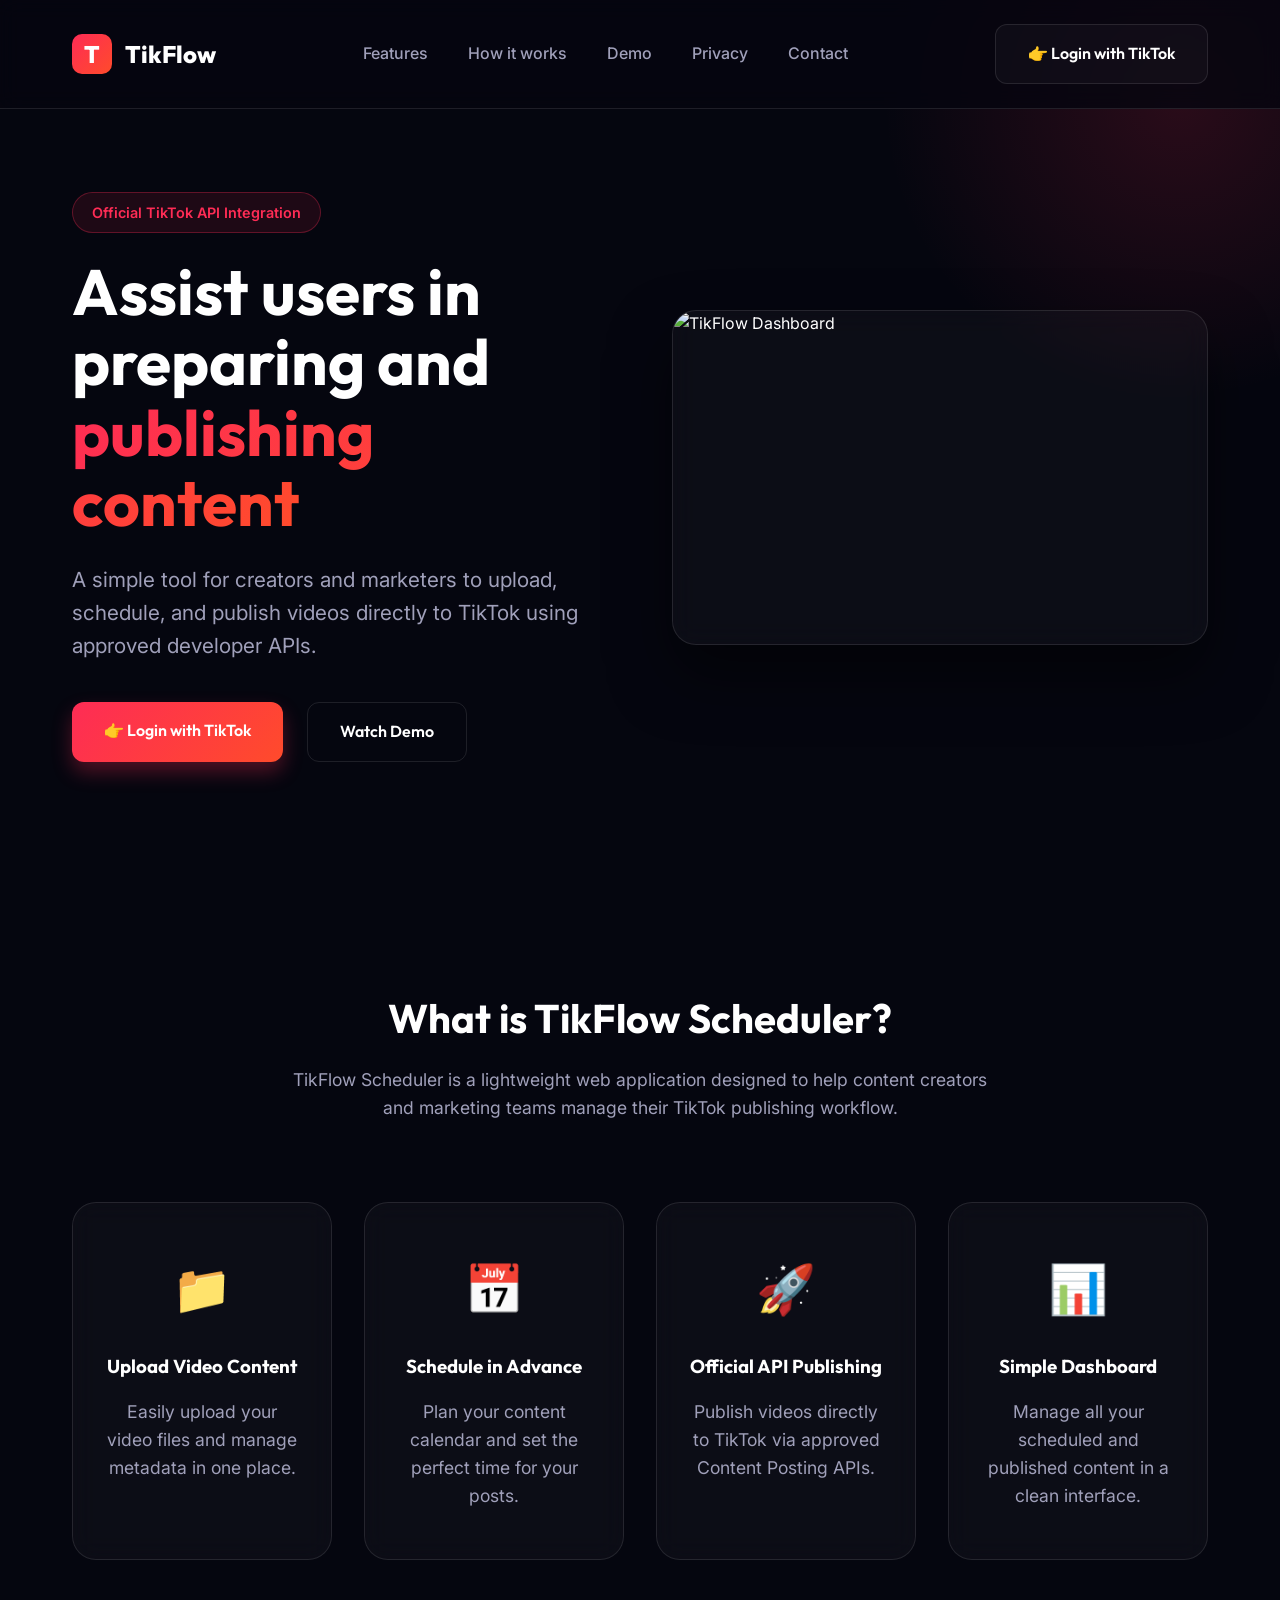
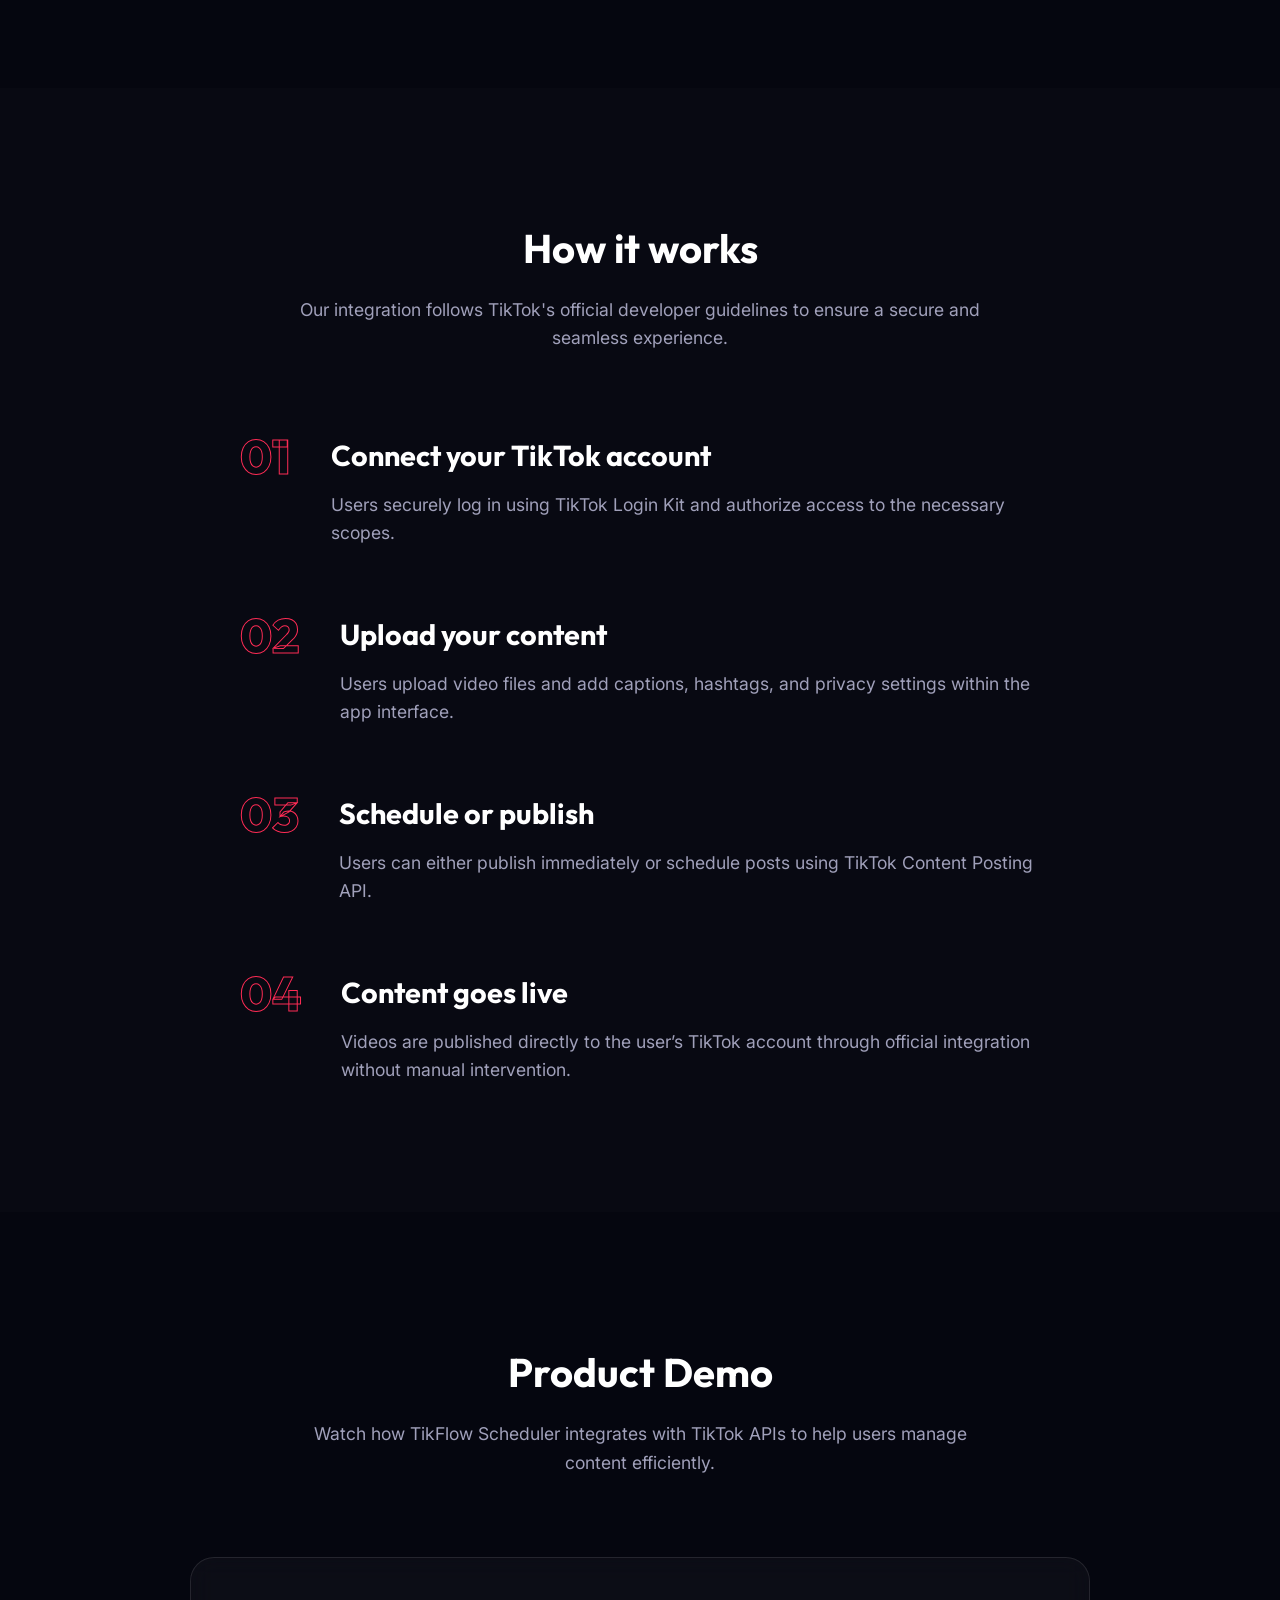
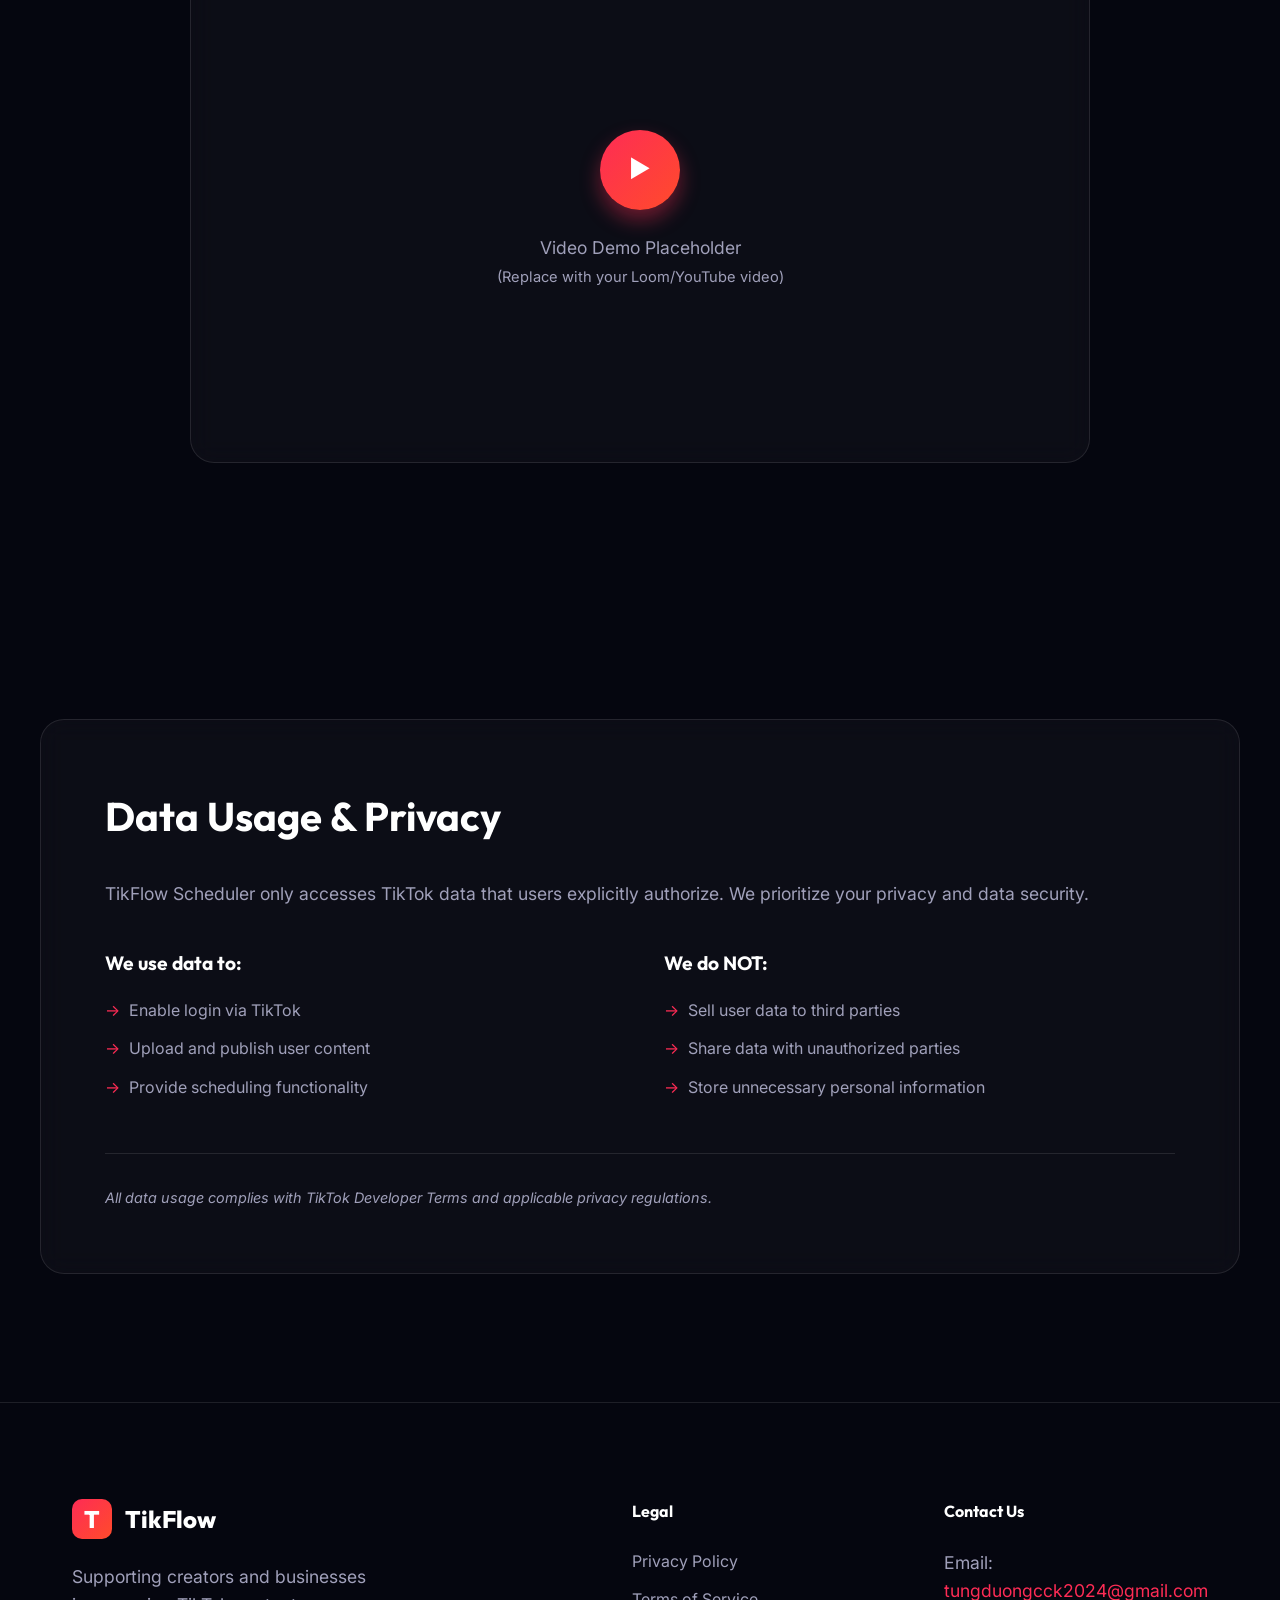
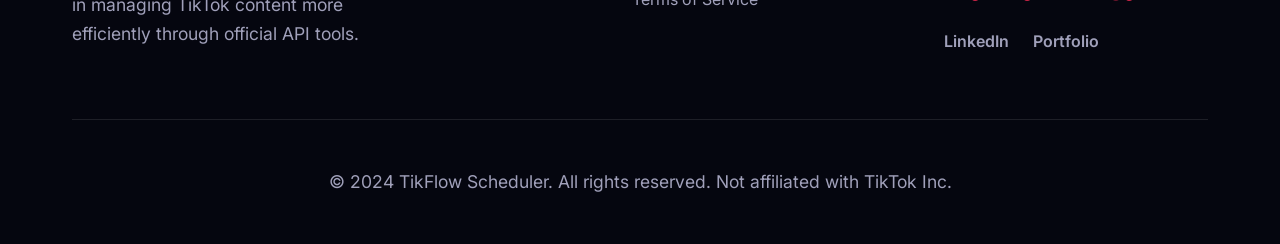
==== index.html @ a0c02997 "First commit" ====
<!DOCTYPE html>
<html lang="en">

<head>
    <meta charset="UTF-8">
    <meta name="viewport" content="width=device-width, initial-scale=1.0">
    <title>TikFlow Scheduler | Official TikTok API Scheduling Tool</title>
    <meta name="description"
        content="Schedule and publish TikTok videos easily with official API integration. Manage your content workflow with TikFlow Scheduler.">
    <link rel="preconnect" href="https://fonts.googleapis.com">
    <link rel="preconnect" href="https://fonts.gstatic.com" crossorigin>
    <link
        href="https://fonts.googleapis.com/css2?family=Inter:wght@300;400;500;600;700;800&family=Outfit:wght@400;600;700;800&display=swap"
        rel="stylesheet">
    <link rel="stylesheet" href="style.css">
</head>

<body>
    <!-- DASHBOARD VIEW -->
    <div id="dashboard-view" style="display: none;">
        <nav class="dashboard-nav">
            <div class="container nav-container">
                <div class="logo">
                    <span class="logo-icon">T</span>
                    <span class="logo-text">TikFlow Dashboard</span>
                </div>
                <div class="user-profile">
                    <img src="https://ui-avatars.com/api/?name=TikTok+User&background=fe2c55&color=fff" alt="Avatar" class="avatar" id="user-avatar">
                    <span class="username" id="user-name">@tiktok_user</span>
                    <button class="btn btn-outline btn-sm" id="logout-btn">Logout</button>
                </div>
            </div>
        </nav>

        <div class="container dashboard-content">
            <!-- Simulated Loading State -->
            <div id="loading-state" style="display: none; text-align: center; padding: 4rem;">
                <div class="spinner"></div>
                <p>Fetching authorized data from TikTok API...</p>
            </div>

            <div id="dashboard-data" style="display: none;">
                <!-- Profile Section -->
                <div class="profile-card glass-card">
                    <div class="profile-header">
                        <img src="" alt="Avatar" class="avatar-large" id="profile-avatar">
                        <div class="profile-details">
                            <h2 id="profile-name">Loading...</h2>
                            <p id="profile-handle" class="text-primary">@loading</p>
                            <div class="profile-stats">
                                <span><strong>OpenID:</strong> <span id="profile-openid">...</span></span>
                            </div>
                        </div>
                    </div>
                </div>

                <div class="dashboard-header">
                    <h2>Authorized Videos</h2>
                    <button class="btn btn-primary" id="upload-btn">
                        <span class="icon">📤</span> Upload Video
                    </button>
                </div>

                <div class="video-grid" id="video-grid">
                    <!-- Videos will be injected here by JS -->
                </div>
            </div>
        </div>
        
        <!-- Upload Modal -->
        <div id="upload-modal" class="modal" style="display: none;">
            <div class="modal-content glass-card">
                <div class="modal-header">
                    <h2>Upload to TikTok</h2>
                    <span class="close-btn" id="close-modal">&times;</span>
                </div>
                <div class="upload-area" id="upload-area">
                    <div class="upload-icon">📁</div>
                    <p>Drag & drop video here or <span class="text-primary">browse files</span></p>
                </div>
                <textarea placeholder="Video caption and #hashtags..." class="form-input"></textarea>
                <div class="modal-footer">
                    <button class="btn btn-primary w-100" id="submit-video-btn">Publish to TikTok</button>
                </div>
            </div>
        </div>
    </div>

    <!-- MAIN LANDING PAGE -->
    <div id="landing-view">
        <header>
        <nav class="container">
            <div class="logo">
                <span class="logo-icon">T</span>
                <span class="logo-text">TikFlow</span>
            </div>
            <ul class="nav-links">
                <li><a href="#features">Features</a></li>
                <li><a href="#how-it-works">How it works</a></li>
                <li><a href="#demo">Demo</a></li>
                <li><a href="#privacy">Privacy</a></li>
                <li><a href="#contact">Contact</a></li>
            </ul>
            <a href="#" class="btn btn-secondary" id="login-btn">👉 Login with TikTok</a>
        </nav>
    </header>

    <main>
        <!-- 1. HERO SECTION -->
        <section class="hero" id="home">
            <div class="container hero-content">
                <div class="hero-text animate-up">
                    <span class="badge">Official TikTok API Integration</span>
                    <h1>Assist users in preparing and <span class="gradient-text">publishing content</span></h1>
                    <p>A simple tool for creators and marketers to upload, schedule, and publish videos directly to
                        TikTok using approved developer APIs.</p>
                    <div class="hero-btns">
                        <a href="#" class="btn btn-primary" id="get-started-btn">👉 Login with TikTok</a>
                        <a href="#demo" class="btn btn-outline">Watch Demo</a>
                    </div>
                </div>
                <div class="hero-visual animate-fade">
                    <div class="glass-card mockup">
                        <img src="assets/dashboard-mockup.png" alt="TikFlow Dashboard" id="hero-img">
                    </div>
                </div>
            </div>
        </section>

        <!-- 2. WHAT THIS APP DOES -->
        <section class="features" id="features">
            <div class="container">
                <div class="section-header animate-up">
                    <h2>What is TikFlow Scheduler?</h2>
                    <p>TikFlow Scheduler is a lightweight web application designed to help content creators and
                        marketing teams manage their TikTok publishing workflow.</p>
                </div>
                <div class="features-grid">
                    <div class="feature-card glass-card animate-up">
                        <div class="icon">📁</div>
                        <h3>Upload Video Content</h3>
                        <p>Easily upload your video files and manage metadata in one place.</p>
                    </div>
                    <div class="feature-card glass-card animate-up">
                        <div class="icon">📅</div>
                        <h3>Schedule in Advance</h3>
                        <p>Plan your content calendar and set the perfect time for your posts.</p>
                    </div>
                    <div class="feature-card glass-card animate-up">
                        <div class="icon">🚀</div>
                        <h3>Official API Publishing</h3>
                        <p>Publish videos directly to TikTok via approved Content Posting APIs.</p>
                    </div>
                    <div class="feature-card glass-card animate-up">
                        <div class="icon">📊</div>
                        <h3>Simple Dashboard</h3>
                        <p>Manage all your scheduled and published content in a clean interface.</p>
                    </div>
                </div>
            </div>
        </section>

        <!-- 3. HOW IT WORKS -->
        <section class="how-it-works" id="how-it-works">
            <div class="container">
                <div class="section-header animate-up">
                    <h2>How it works</h2>
                    <p>Our integration follows TikTok's official developer guidelines to ensure a secure and seamless
                        experience.</p>
                </div>
                <div class="steps">
                    <div class="step animate-left">
                        <div class="step-num">01</div>
                        <div class="step-content">
                            <h3>Connect your TikTok account</h3>
                            <p>Users securely log in using TikTok Login Kit and authorize access to the necessary
                                scopes.</p>
                        </div>
                    </div>
                    <div class="step animate-right">
                        <div class="step-num">02</div>
                        <div class="step-content">
                            <h3>Upload your content</h3>
                            <p>Users upload video files and add captions, hashtags, and privacy settings within the app
                                interface.</p>
                        </div>
                    </div>
                    <div class="step animate-left">
                        <div class="step-num">03</div>
                        <div class="step-content">
                            <h3>Schedule or publish</h3>
                            <p>Users can either publish immediately or schedule posts using TikTok Content Posting API.
                            </p>
                        </div>
                    </div>
                    <div class="step animate-right">
                        <div class="step-num">04</div>
                        <div class="step-content">
                            <h3>Content goes live</h3>
                            <p>Videos are published directly to the user’s TikTok account through official integration
                                without manual intervention.</p>
                        </div>
                    </div>
                </div>
            </div>
        </section>

        <!-- 4. DEMO SECTION -->
        <section class="demo" id="demo">
            <div class="container">
                <div class="section-header animate-up">
                    <h2>Product Demo</h2>
                    <p>Watch how TikFlow Scheduler integrates with TikTok APIs to help users manage content efficiently.
                    </p>
                </div>
                <div class="demo-container glass-card animate-scale">
                    <div class="video-placeholder">
                        <div class="play-btn">▶</div>
                        <p>Video Demo Placeholder<br><small>(Replace with your Loom/YouTube video)</small></p>
                    </div>
                </div>
            </div>
        </section>

        <!-- 5. DATA & PRIVACY -->
        <section class="privacy" id="privacy">
            <div class="container glass-card animate-up">
                <h2>Data Usage & Privacy</h2>
                <p>TikFlow Scheduler only accesses TikTok data that users explicitly authorize. We prioritize your
                    privacy and data security.</p>

                <div class="privacy-grid">
                    <div class="privacy-item">
                        <h4>We use data to:</h4>
                        <ul>
                            <li>Enable login via TikTok</li>
                            <li>Upload and publish user content</li>
                            <li>Provide scheduling functionality</li>
                        </ul>
                    </div>
                    <div class="privacy-item">
                        <h4>We do NOT:</h4>
                        <ul>
                            <li>Sell user data to third parties</li>
                            <li>Share data with unauthorized parties</li>
                            <li>Store unnecessary personal information</li>
                        </ul>
                    </div>
                </div>
                <p class="privacy-footer">All data usage complies with TikTok Developer Terms and applicable privacy
                    regulations.</p>
            </div>
        </section>
    </main>

    <footer>
        <div class="container">
            <div class="footer-top">
                <div class="footer-about">
                    <div class="logo">
                        <span class="logo-icon">T</span>
                        <span class="logo-text">TikFlow</span>
                    </div>
                    <p>Supporting creators and businesses in managing TikTok content more efficiently through official
                        API tools.</p>
                </div>
                <div class="footer-links">
                    <h4>Legal</h4>
                    <ul>
                        <li><a href="#">Privacy Policy</a></li>
                        <li><a href="#">Terms of Service</a></li>
                    </ul>
                </div>
                <div class="footer-contact" id="contact">
                    <h4>Contact Us</h4>
                    <p>Email: <a href="mailto:tungduongcck2024@gmail.com">tungduongcck2024@gmail.com</a></p>
                    <div class="social-links">
                        <a href="#">LinkedIn</a>
                        <a href="#">Portfolio</a>
                    </div>
                </div>
            </div>
            <div class="footer-bottom">
                <p>&copy; 2024 TikFlow Scheduler. All rights reserved. Not affiliated with TikTok Inc.</p>
            </div>
        </div>
    </footer>
    </div>

    <script src="js/main.js"></script>
</body>

</html>
---- style.css ----
:root {
    --bg-color: #05060f;
    --card-bg: rgba(255, 255, 255, 0.03);
    --glass-border: rgba(255, 255, 255, 0.1);
    --primary-gradient: linear-gradient(135deg, #fe2c55 0%, #ff4b2b 100%);
    --secondary-gradient: linear-gradient(135deg, #25f4ee 0%, #4facfe 100%);
    --text-main: #ffffff;
    --text-muted: #a0a0ba;
    --primary: #fe2c55;
    --secondary: #25f4ee;
    --font-heading: 'Outfit', sans-serif;
    --font-body: 'Inter', sans-serif;
    --container-width: 1200px;
    --transition: all 0.4s cubic-bezier(0.4, 0, 0.2, 1);
}

* {
    margin: 0;
    padding: 0;
    box-sizing: border-box;
}

html {
    scroll-behavior: smooth;
}

body {
    background-color: var(--bg-color);
    color: var(--text-main);
    font-family: var(--font-body);
    line-height: 1.6;
    overflow-x: hidden;
}

.container {
    max-width: var(--container-width);
    margin: 0 auto;
    padding: 0 2rem;
}

/* Typography */
h1, h2, h3, h4 {
    font-family: var(--font-heading);
    font-weight: 700;
}

h1 {
    font-size: 4rem;
    line-height: 1.1;
    margin-bottom: 1.5rem;
}

h2 {
    font-size: 2.5rem;
    margin-bottom: 1rem;
}

p {
    font-size: 1.1rem;
    color: var(--text-muted);
}

.gradient-text {
    background: var(--primary-gradient);
    -webkit-background-clip: text;
    -webkit-text-fill-color: transparent;
}

.badge {
    display: inline-block;
    padding: 0.5rem 1.2rem;
    background: rgba(254, 44, 85, 0.1);
    border: 1px solid rgba(254, 44, 85, 0.3);
    color: var(--primary);
    border-radius: 50px;
    font-size: 0.9rem;
    font-weight: 600;
    margin-bottom: 1.5rem;
}

/* Glassmorphism */
.glass-card {
    background: var(--card-bg);
    backdrop-filter: blur(12px);
    -webkit-backdrop-filter: blur(12px);
    border: 1px solid var(--glass-border);
    border-radius: 24px;
}

/* Buttons */
.btn {
    display: inline-block;
    padding: 1rem 2rem;
    border-radius: 12px;
    font-weight: 600;
    text-decoration: none;
    cursor: pointer;
    transition: var(--transition);
    font-family: var(--font-heading);
}

.btn-primary {
    background: var(--primary-gradient);
    color: white;
    box-shadow: 0 10px 20px rgba(254, 44, 85, 0.3);
}

.btn-primary:hover {
    transform: translateY(-3px);
    box-shadow: 0 15px 30px rgba(254, 44, 85, 0.5);
}

.btn-secondary {
    background: var(--card-bg);
    color: white;
    border: 1px solid var(--glass-border);
}

.btn-secondary:hover {
    background: rgba(255, 255, 255, 0.1);
}

.btn-outline {
    background: transparent;
    color: white;
    border: 1px solid var(--glass-border);
}

.btn-outline:hover {
    border-color: var(--primary);
}

/* Header */
header {
    padding: 1.5rem 0;
    position: fixed;
    width: 100%;
    top: 0;
    z-index: 1000;
    background: rgba(5, 6, 15, 0.8);
    backdrop-filter: blur(10px);
    border-bottom: 1px solid var(--glass-border);
}

nav {
    display: flex;
    justify-content: space-between;
    align-items: center;
}

.logo {
    display: flex;
    align-items: center;
    gap: 0.8rem;
    font-family: var(--font-heading);
    font-weight: 800;
    font-size: 1.5rem;
}

.logo-icon {
    width: 40px;
    height: 40px;
    background: var(--primary-gradient);
    display: flex;
    align-items: center;
    justify-content: center;
    border-radius: 10px;
    color: white;
}

.nav-links {
    display: flex;
    gap: 2.5rem;
    list-style: none;
}

.nav-links a {
    text-decoration: none;
    color: var(--text-muted);
    font-weight: 500;
    transition: var(--transition);
}

.nav-links a:hover {
    color: var(--text-main);
}

/* Hero Section */
.hero {
    padding: 12rem 0 6rem;
    position: relative;
}

.hero::before {
    content: '';
    position: absolute;
    width: 600px;
    height: 600px;
    background: radial-gradient(circle, rgba(254, 44, 85, 0.15) 0%, transparent 70%);
    top: -200px;
    right: -200px;
    z-index: -1;
}

.hero-content {
    display: grid;
    grid-template-columns: 1fr 1fr;
    align-items: center;
    gap: 4rem;
}

.hero-text p {
    font-size: 1.3rem;
    margin-bottom: 2.5rem;
}

.hero-btns {
    display: flex;
    gap: 1.5rem;
}

.hero-visual {
    position: relative;
}

.mockup {
    width: 100%;
    aspect-ratio: 16/10;
    overflow: hidden;
    box-shadow: 0 30px 60px rgba(0, 0, 0, 0.5);
    display: flex;
    align-items: center;
    justify-content: center;
}

.mockup img {
    width: 100%;
    height: 100%;
    object-fit: cover;
}

/* Features Section */
.features {
    padding: 8rem 0;
}

.section-header {
    text-align: center;
    max-width: 700px;
    margin: 0 auto 5rem;
}

.features-grid {
    display: grid;
    grid-template-columns: repeat(auto-fit, minmax(250px, 1fr));
    gap: 2rem;
}

.feature-card {
    padding: 3rem 2rem;
    text-align: center;
    transition: var(--transition);
}

.feature-card:hover {
    transform: translateY(-10px);
    border-color: var(--primary);
}

.feature-card .icon {
    font-size: 3rem;
    margin-bottom: 1.5rem;
    display: block;
}

.feature-card h3 {
    margin-bottom: 1rem;
}

/* How It Works */
.how-it-works {
    padding: 8rem 0;
    background: rgba(255, 255, 255, 0.01);
}

.steps {
    display: grid;
    grid-template-columns: 1fr;
    gap: 4rem;
    max-width: 800px;
    margin: 0 auto;
}

.step {
    display: flex;
    gap: 2.5rem;
    align-items: flex-start;
}

.step-num {
    font-size: 3rem;
    font-weight: 800;
    font-family: var(--font-heading);
    color: transparent;
    -webkit-text-stroke: 1px var(--primary);
    line-height: 1;
}

.step-content h3 {
    font-size: 1.8rem;
    margin-bottom: 0.8rem;
}

/* Demo Section */
.demo {
    padding: 8rem 0;
}

.demo-container {
    width: 100%;
    max-width: 900px;
    margin: 0 auto;
    aspect-ratio: 16/9;
    overflow: hidden;
    display: flex;
    align-items: center;
    justify-content: center;
}

.video-placeholder {
    text-align: center;
}

.play-btn {
    width: 80px;
    height: 80px;
    background: var(--primary-gradient);
    border-radius: 50%;
    display: flex;
    align-items: center;
    justify-content: center;
    font-size: 1.5rem;
    color: white;
    margin: 0 auto 1.5rem;
    box-shadow: 0 10px 20px rgba(254, 44, 85, 0.4);
}

/* Privacy Section */
.privacy {
    padding: 8rem 0;
}

.privacy .container {
    padding: 4rem;
}

.privacy h2 {
    margin-bottom: 2rem;
}

.privacy-grid {
    display: grid;
    grid-template-columns: 1fr 1fr;
    gap: 3rem;
    margin: 2.5rem 0;
}

.privacy-item h4 {
    color: var(--text-main);
    margin-bottom: 1.2rem;
    font-size: 1.2rem;
}

.privacy-item ul {
    list-style: none;
}

.privacy-item ul li {
    position: relative;
    padding-left: 1.5rem;
    margin-bottom: 0.8rem;
    color: var(--text-muted);
}

.privacy-item ul li::before {
    content: '→';
    position: absolute;
    left: 0;
    color: var(--primary);
}

.privacy-footer {
    border-top: 1px solid var(--glass-border);
    padding-top: 2rem;
    font-style: italic;
    font-size: 0.9rem;
}

/* Footer */
footer {
    padding: 6rem 0 3rem;
    border-top: 1px solid var(--glass-border);
}

.footer-top {
    display: grid;
    grid-template-columns: 2fr 1fr 1fr;
    gap: 4rem;
    margin-bottom: 4rem;
}

.footer-about p {
    margin-top: 1.5rem;
    max-width: 300px;
}

.footer-links h4, .footer-contact h4 {
    margin-bottom: 1.5rem;
}

.footer-links ul {
    list-style: none;
}

.footer-links ul li {
    margin-bottom: 0.8rem;
}

.footer-links a {
    text-decoration: none;
    color: var(--text-muted);
    transition: var(--transition);
}

.footer-links a:hover {
    color: var(--primary);
}

.footer-contact a {
    color: var(--primary);
    text-decoration: none;
}

.social-links {
    display: flex;
    gap: 1.5rem;
    margin-top: 1.5rem;
}

.social-links a {
    color: var(--text-muted);
    font-weight: 600;
}

.footer-bottom {
    text-align: center;
    padding-top: 3rem;
    border-top: 1px solid var(--glass-border);
    font-size: 0.9rem;
}

/* Animations */
.animate-up {
    opacity: 0;
    transform: translateY(30px);
    transition: all 0.8s ease-out;
}

.animate-left {
    opacity: 0;
    transform: translateX(-30px);
    transition: all 0.8s ease-out;
}

.animate-right {
    opacity: 0;
    transform: translateX(30px);
    transition: all 0.8s ease-out;
}

.animate-fade {
    opacity: 0;
    transition: opacity 1.2s ease-out;
}

.animate-scale {
    opacity: 0;
    transform: scale(0.9);
    transition: all 0.8s ease-out;
}

.appear {
    opacity: 1;
    transform: none;
}

/* Mobile Responsive */
@media (max-width: 992px) {
    h1 { font-size: 3rem; }
    .hero-content { grid-template-columns: 1fr; text-align: center; }
    .hero-btns { justify-content: center; }
    .nav-links { display: none; }
    .footer-top { grid-template-columns: 1fr 1fr; }
}

@media (max-width: 600px) {
    .privacy-grid { grid-template-columns: 1fr; }
    .footer-top { grid-template-columns: 1fr; }
    .privacy .container { padding: 2rem; }
}

/* ========================================================================= */
/* DASHBOARD STYLES (ADDED FOR MOCK DEMO FLOW)                               */
/* ========================================================================= */

.dashboard-nav {
    background: rgba(5, 6, 15, 0.95);
    border-bottom: 1px solid var(--glass-border);
    padding: 1rem 0;
}

.dashboard-nav .nav-container {
    display: flex;
    justify-content: space-between;
    align-items: center;
}

.user-profile {
    display: flex;
    align-items: center;
    gap: 1rem;
}

.avatar {
    width: 40px;
    height: 40px;
    border-radius: 50%;
    object-fit: cover;
    border: 2px solid var(--primary);
}

.username {
    font-weight: 600;
    color: var(--text-main);
}

.btn-sm {
    padding: 0.5rem 1rem;
    font-size: 0.9rem;
    border-radius: 8px;
}

.dashboard-content {
    padding: 4rem 2rem;
    min-height: 80vh;
}

.dashboard-header {
    display: flex;
    justify-content: space-between;
    align-items: center;
    margin-bottom: 3rem;
}

.video-grid {
    display: grid;
    grid-template-columns: repeat(auto-fill, minmax(280px, 1fr));
    gap: 2rem;
}

.video-card {
    overflow: hidden;
    transition: var(--transition);
}

.video-card:hover {
    transform: translateY(-5px);
    border-color: var(--primary);
}

.video-thumbnail {
    width: 100%;
    aspect-ratio: 9/16;
    background-size: cover;
    background-position: center;
}

.bg-gradient-1 { background: linear-gradient(45deg, #ff9a9e 0%, #fecfef 99%, #fecfef 100%); }
.bg-gradient-2 { background: linear-gradient(120deg, #a1c4fd 0%, #c2e9fb 100%); }
.bg-gradient-3 { background: linear-gradient(120deg, #d4fc79 0%, #96e6a1 100%); }

.video-info {
    padding: 1.5rem;
}

.video-info h4 {
    margin-bottom: 0.5rem;
    font-size: 1.1rem;
}

.video-info p {
    font-size: 0.9rem;
}

/* Modal Styles */
.modal {
    position: fixed;
    top: 0;
    left: 0;
    width: 100%;
    height: 100%;
    background: rgba(0, 0, 0, 0.8);
    display: flex;
    align-items: center;
    justify-content: center;
    z-index: 2000;
    backdrop-filter: blur(5px);
}

.modal-content {
    width: 100%;
    max-width: 500px;
    padding: 2rem;
    background: var(--bg-color);
}

.modal-header {
    display: flex;
    justify-content: space-between;
    align-items: center;
    margin-bottom: 1.5rem;
}

.modal-header h2 {
    margin-bottom: 0;
    font-size: 1.5rem;
}

.close-btn {
    font-size: 1.8rem;
    cursor: pointer;
    color: var(--text-muted);
    transition: var(--transition);
}

.close-btn:hover {
    color: var(--primary);
}

.upload-area {
    border: 2px dashed var(--glass-border);
    border-radius: 12px;
    padding: 3rem 2rem;
    text-align: center;
    margin-bottom: 1.5rem;
    transition: var(--transition);
    cursor: pointer;
}

.upload-area:hover {
    border-color: var(--primary);
    background: rgba(254, 44, 85, 0.05);
}

.upload-icon {
    font-size: 3rem;
    margin-bottom: 1rem;
}

.text-primary {
    color: var(--primary);
}

.form-input {
    width: 100%;
    background: rgba(255, 255, 255, 0.05);
    border: 1px solid var(--glass-border);
    border-radius: 8px;
    padding: 1rem;
    color: var(--text-main);
    font-family: var(--font-body);
    resize: vertical;
    min-height: 100px;
    margin-bottom: 1.5rem;
}

.form-input:focus {
    outline: none;
    border-color: var(--primary);
}

.w-100 {
    width: 100%;
}

/* API Fetching UI */
.spinner {
    width: 40px;
    height: 40px;
    border: 4px solid rgba(254, 44, 85, 0.2);
    border-top-color: var(--primary);
    border-radius: 50%;
    animation: spin 1s linear infinite;
    margin: 0 auto 1.5rem;
}

@keyframes spin {
    to { transform: rotate(360deg); }
}

.profile-card {
    padding: 2.5rem;
    margin-bottom: 3rem;
    border-radius: 20px;
}

.profile-header {
    display: flex;
    align-items: center;
    gap: 2rem;
}

.avatar-large {
    width: 100px;
    height: 100px;
    border-radius: 50%;
    border: 3px solid var(--primary);
    object-fit: cover;
    box-shadow: 0 10px 20px rgba(254, 44, 85, 0.3);
}

.profile-details h2 {
    margin-bottom: 0.2rem;
    font-size: 2rem;
}

.profile-stats {
    margin-top: 1rem;
    font-size: 0.95rem;
    color: var(--text-muted);
}
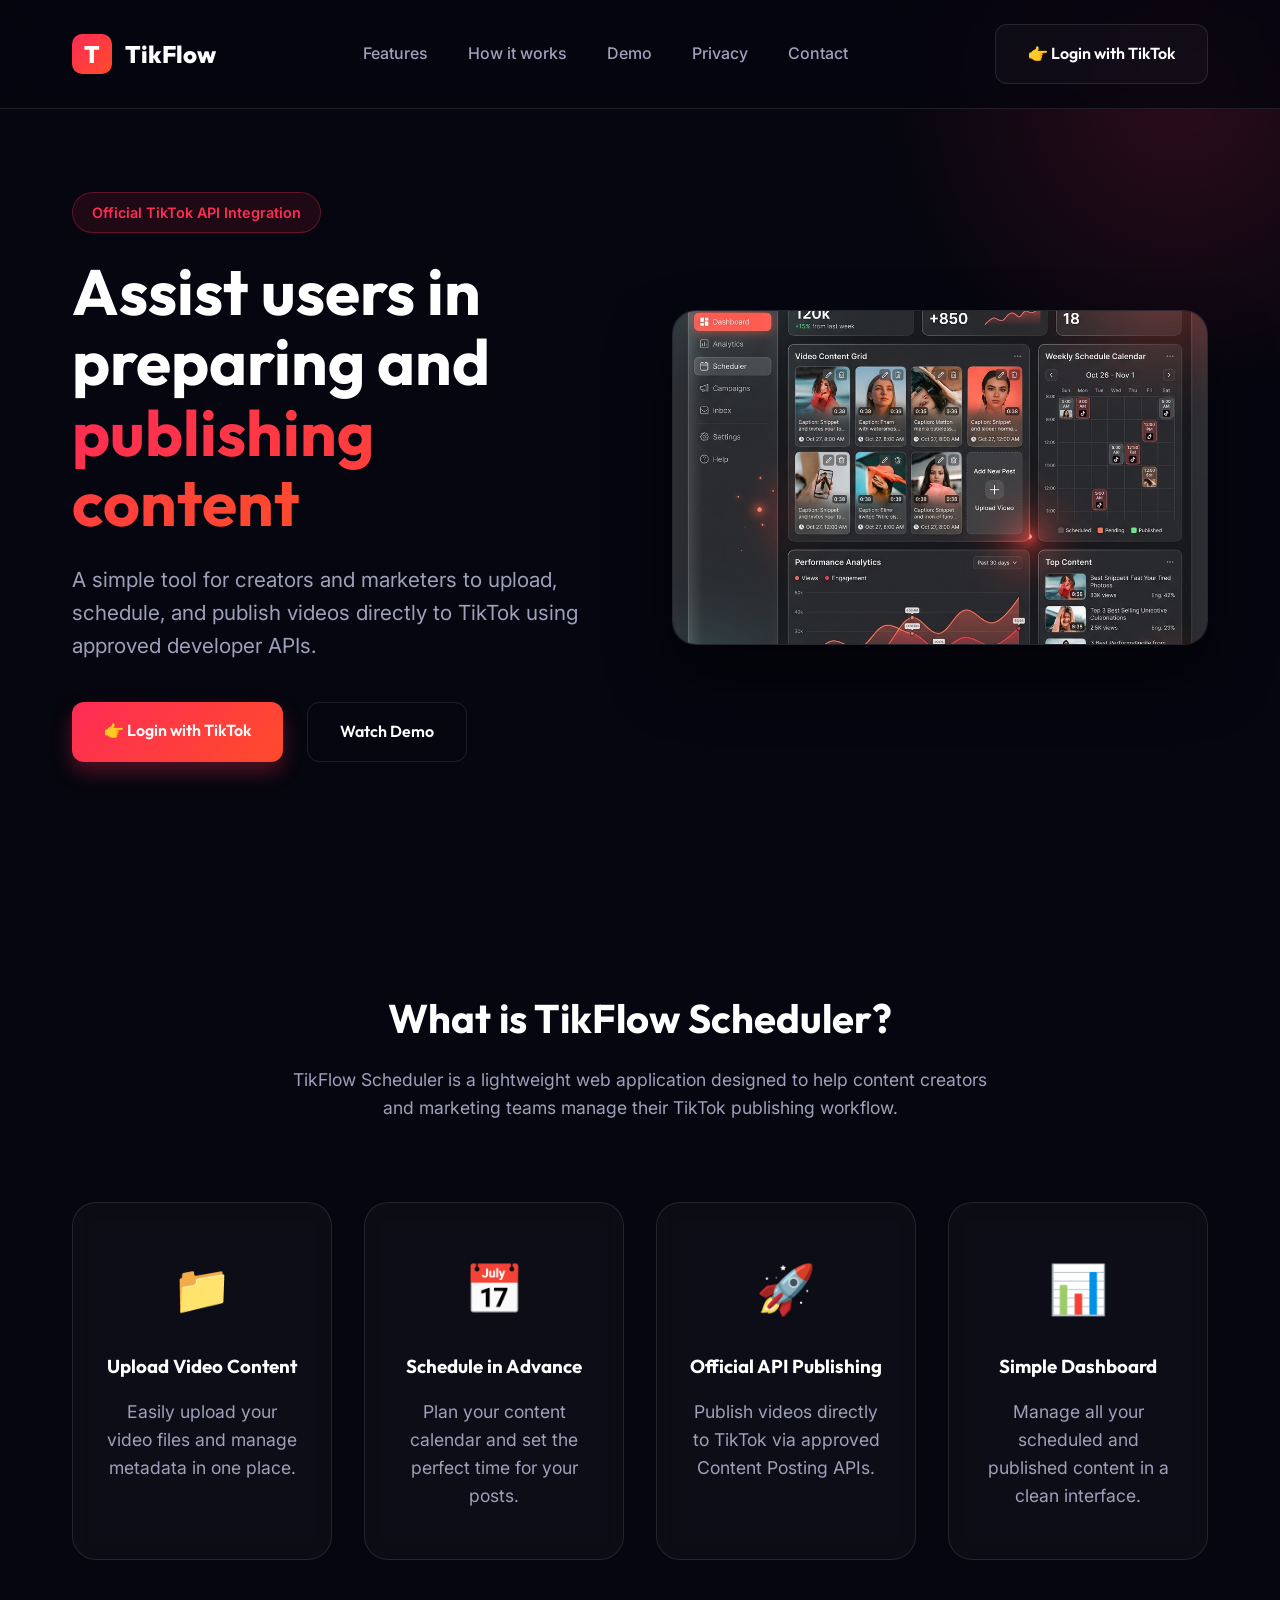
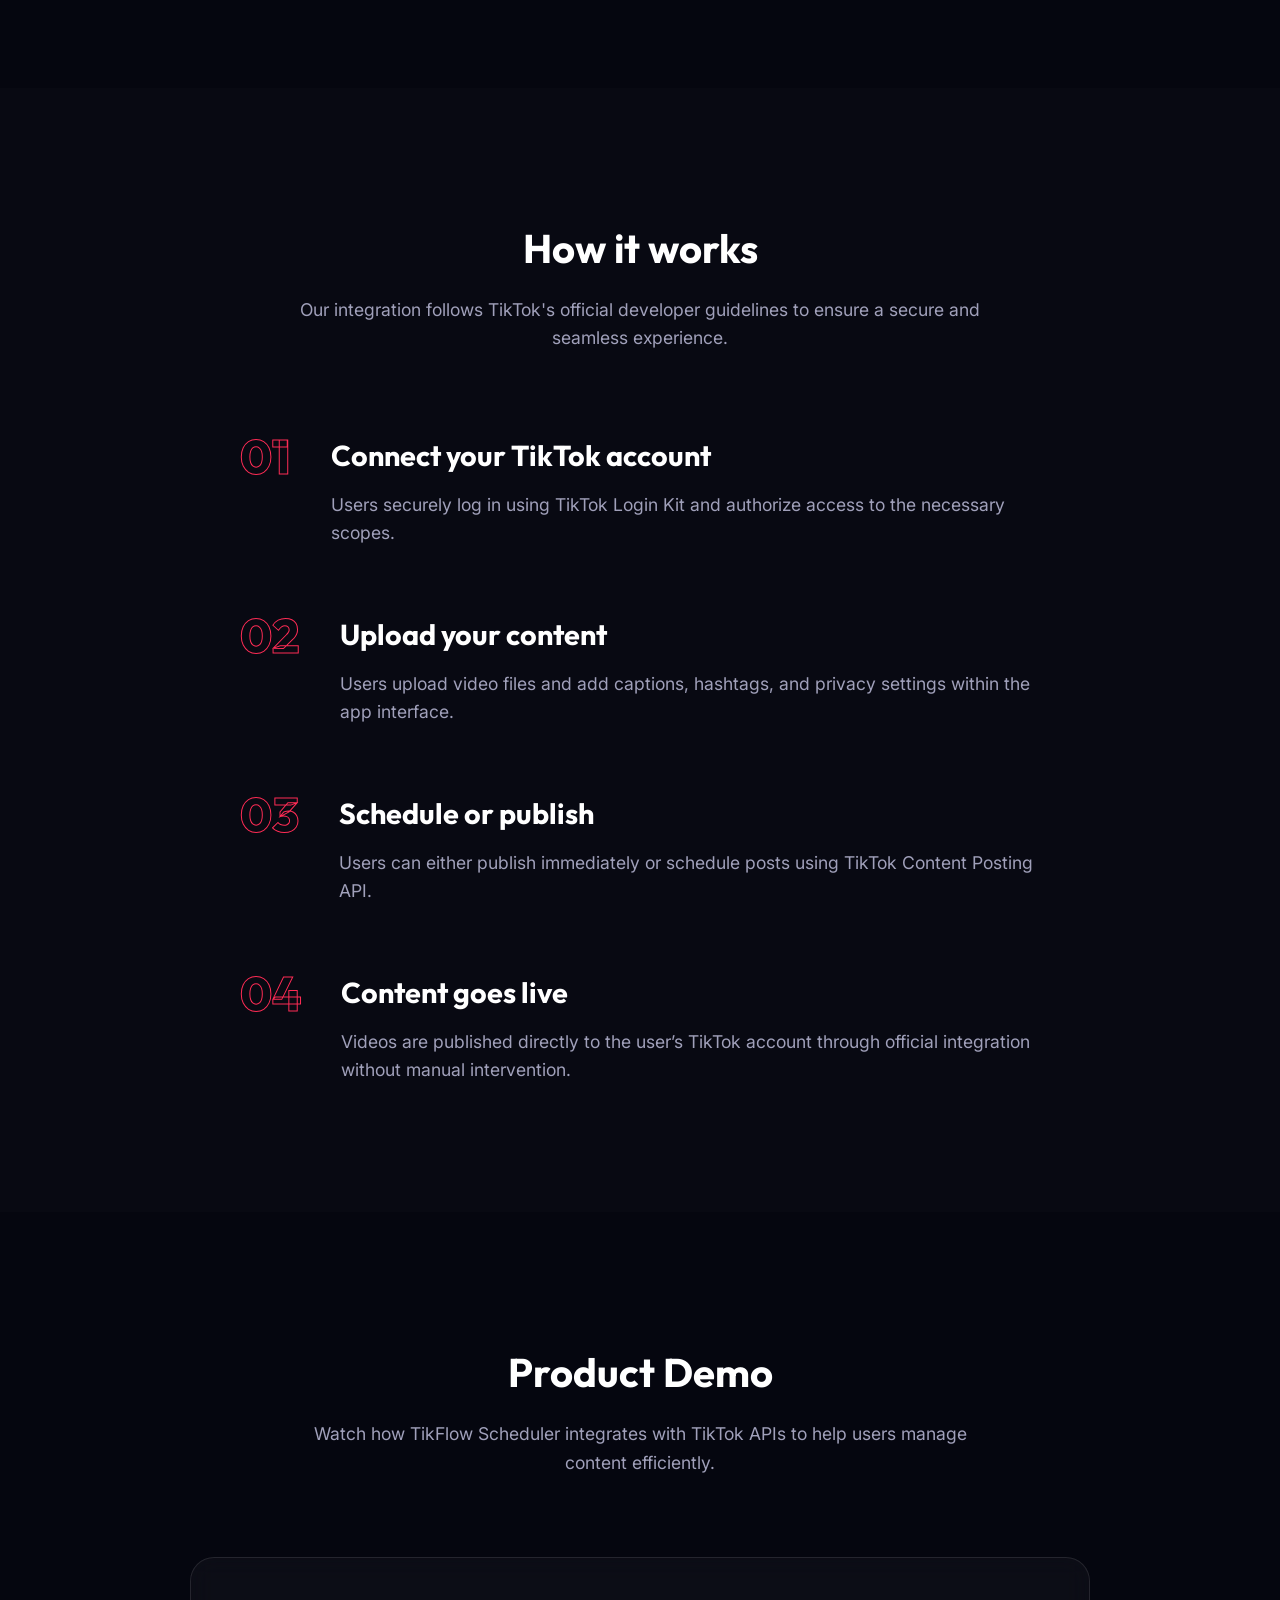
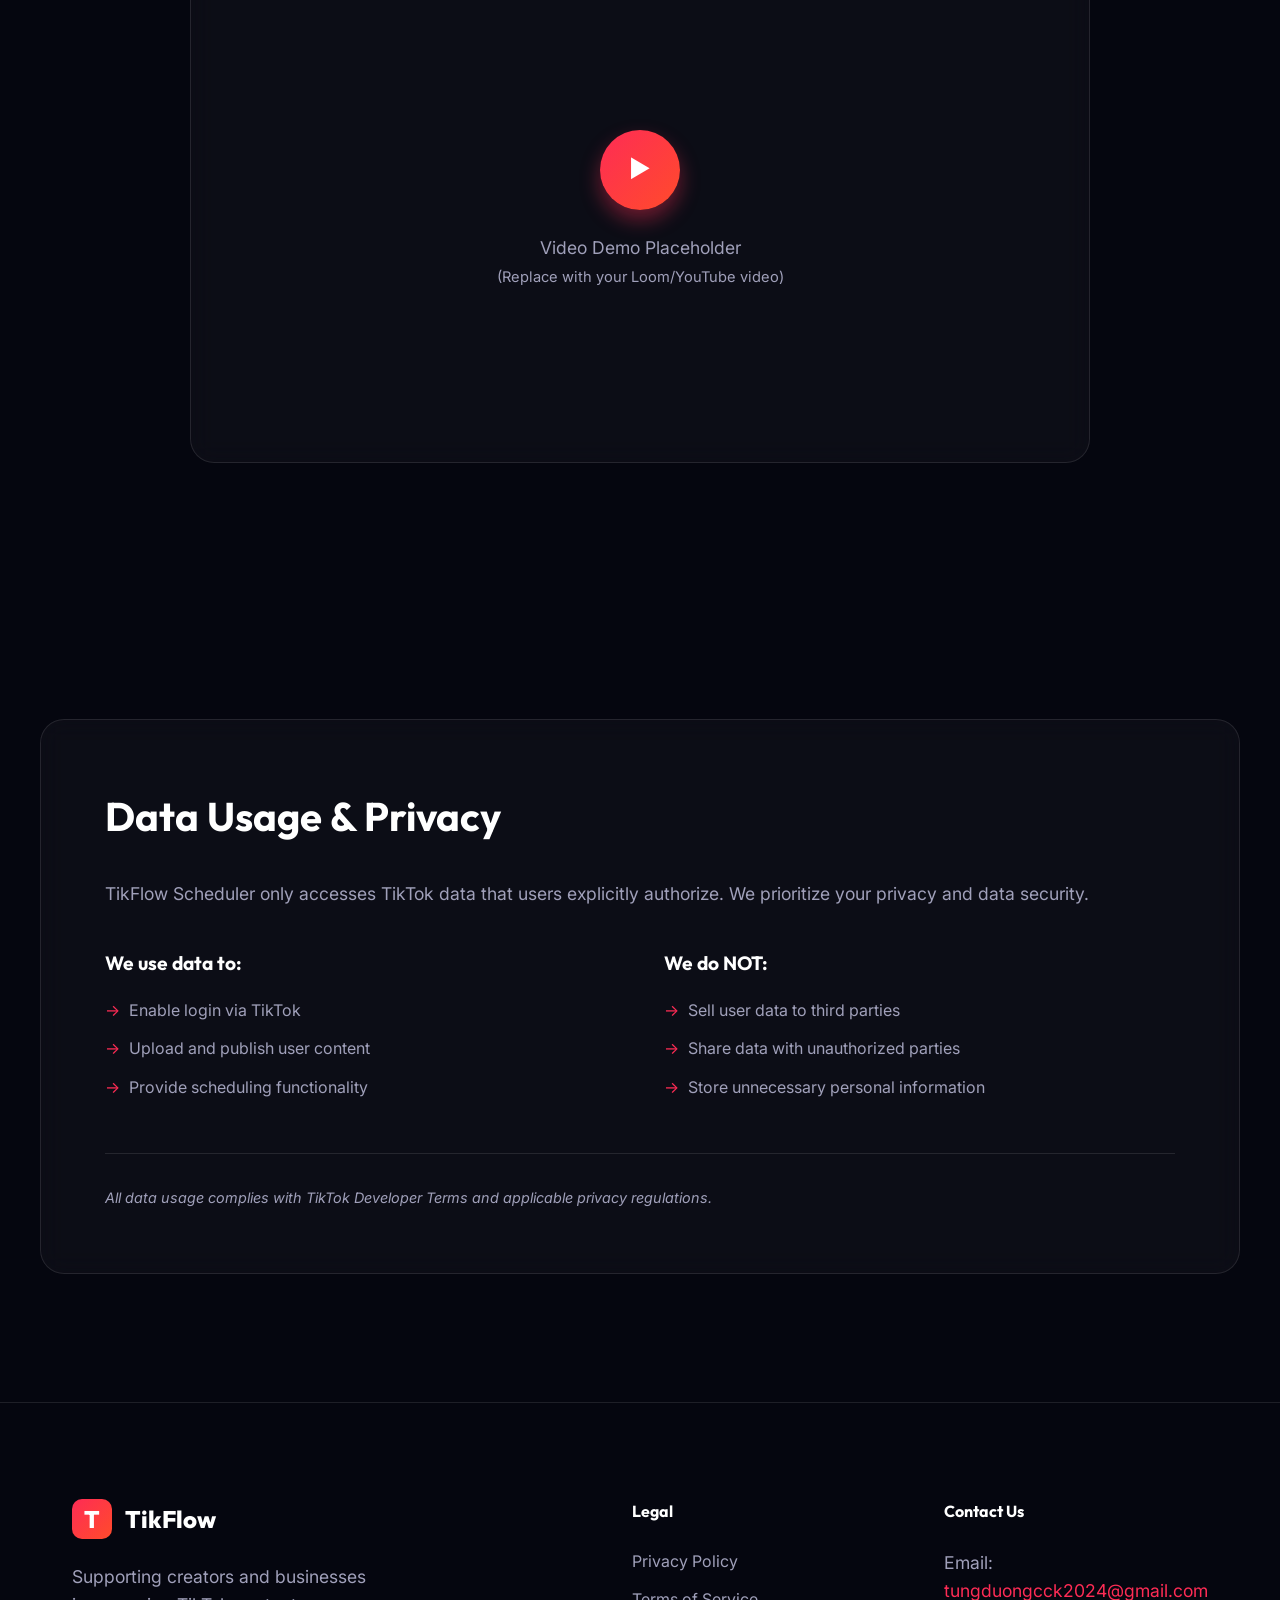
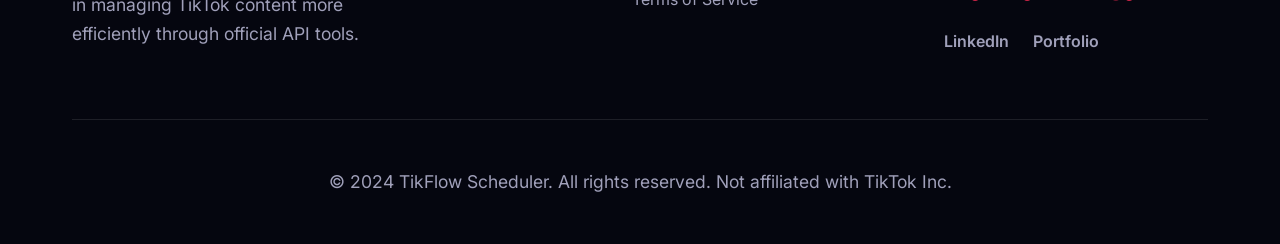
==== commit 16a3ea78: "update banner image" ====
--- a/index.html
+++ b/index.html
@@ -25,7 +25,8 @@
                     <span class="logo-text">TikFlow Dashboard</span>
                 </div>
                 <div class="user-profile">
-                    <img src="https://ui-avatars.com/api/?name=TikTok+User&background=fe2c55&color=fff" alt="Avatar" class="avatar" id="user-avatar">
+                    <img src="https://ui-avatars.com/api/?name=TikTok+User&background=fe2c55&color=fff" alt="Avatar"
+                        class="avatar" id="user-avatar">
                     <span class="username" id="user-name">@tiktok_user</span>
                     <button class="btn btn-outline btn-sm" id="logout-btn">Logout</button>
                 </div>
@@ -56,9 +57,14 @@
 
                 <div class="dashboard-header">
                     <h2>Authorized Videos</h2>
-                    <button class="btn btn-primary" id="upload-btn">
-                        <span class="icon">📤</span> Upload Video
-                    </button>
+                    <div style="display: flex; gap: 10px;">
+                        <button class="btn btn-outline" id="reload-data-btn">
+                            <span class="icon">🔄</span> Reload Data
+                        </button>
+                        <button class="btn btn-primary" id="upload-btn">
+                            <span class="icon">📤</span> Upload Video
+                        </button>
+                    </div>
                 </div>
 
                 <div class="video-grid" id="video-grid">
@@ -66,7 +72,7 @@
                 </div>
             </div>
         </div>
-        
+
         <!-- Upload Modal -->
         <div id="upload-modal" class="modal" style="display: none;">
             <div class="modal-content glass-card">
@@ -75,12 +81,39 @@
                     <span class="close-btn" id="close-modal">&times;</span>
                 </div>
                 <div class="upload-area" id="upload-area">
-                    <div class="upload-icon">📁</div>
-                    <p>Drag & drop video here or <span class="text-primary">browse files</span></p>
-                </div>
-                <textarea placeholder="Video caption and #hashtags..." class="form-input"></textarea>
+                    <input type="file" id="video-file-input" accept="video/*" style="display: none;">
+                    <div id="upload-placeholder">
+                        <div class="upload-icon">📁</div>
+                        <p>Drag & drop video here or <span class="text-primary">browse files</span></p>
+                        <p style="font-size: 0.8rem; margin-top: 0.5rem;">MP4, WebM • Max 4GB</p>
+                    </div>
+                    <div id="video-preview-container" style="display: none;">
+                        <video id="video-preview" controls
+                            style="width: 100%; max-height: 300px; border-radius: 8px;"></video>
+                        <div
+                            style="display: flex; justify-content: space-between; align-items: center; margin-top: 0.8rem;">
+                            <span id="video-file-name" style="font-size: 0.85rem; color: var(--text-muted);"></span>
+                            <button class="btn btn-outline" id="change-video-btn"
+                                style="padding: 0.4rem 1rem; font-size: 0.8rem;">Change</button>
+                        </div>
+                    </div>
+                </div>
+                <textarea id="video-caption" placeholder="Video caption and #hashtags..." class="form-input"></textarea>
+                <!-- Upload Progress -->
+                <div id="upload-progress" style="display: none; margin-bottom: 1rem;">
+                    <div style="display: flex; justify-content: space-between; margin-bottom: 0.5rem;">
+                        <span id="upload-status-text" style="font-size: 0.9rem;">Uploading...</span>
+                        <span id="upload-percent" style="font-size: 0.9rem; color: var(--primary);">0%</span>
+                    </div>
+                    <div
+                        style="width: 100%; height: 6px; background: rgba(255,255,255,0.1); border-radius: 3px; overflow: hidden;">
+                        <div id="upload-progress-bar"
+                            style="width: 0%; height: 100%; background: var(--primary-gradient); border-radius: 3px; transition: width 0.3s ease;">
+                        </div>
+                    </div>
+                </div>
                 <div class="modal-footer">
-                    <button class="btn btn-primary w-100" id="submit-video-btn">Publish to TikTok</button>
+                    <button class="btn btn-primary w-100" id="submit-video-btn" disabled>Publish to TikTok</button>
                 </div>
             </div>
         </div>
@@ -89,202 +122,209 @@
     <!-- MAIN LANDING PAGE -->
     <div id="landing-view">
         <header>
-        <nav class="container">
-            <div class="logo">
-                <span class="logo-icon">T</span>
-                <span class="logo-text">TikFlow</span>
-            </div>
-            <ul class="nav-links">
-                <li><a href="#features">Features</a></li>
-                <li><a href="#how-it-works">How it works</a></li>
-                <li><a href="#demo">Demo</a></li>
-                <li><a href="#privacy">Privacy</a></li>
-                <li><a href="#contact">Contact</a></li>
-            </ul>
-            <a href="#" class="btn btn-secondary" id="login-btn">👉 Login with TikTok</a>
-        </nav>
-    </header>
-
-    <main>
-        <!-- 1. HERO SECTION -->
-        <section class="hero" id="home">
-            <div class="container hero-content">
-                <div class="hero-text animate-up">
-                    <span class="badge">Official TikTok API Integration</span>
-                    <h1>Assist users in preparing and <span class="gradient-text">publishing content</span></h1>
-                    <p>A simple tool for creators and marketers to upload, schedule, and publish videos directly to
-                        TikTok using approved developer APIs.</p>
-                    <div class="hero-btns">
-                        <a href="#" class="btn btn-primary" id="get-started-btn">👉 Login with TikTok</a>
-                        <a href="#demo" class="btn btn-outline">Watch Demo</a>
-                    </div>
-                </div>
-                <div class="hero-visual animate-fade">
-                    <div class="glass-card mockup">
-                        <img src="assets/dashboard-mockup.png" alt="TikFlow Dashboard" id="hero-img">
-                    </div>
-                </div>
-            </div>
-        </section>
-
-        <!-- 2. WHAT THIS APP DOES -->
-        <section class="features" id="features">
+            <nav class="container">
+                <div class="logo">
+                    <span class="logo-icon">T</span>
+                    <span class="logo-text">TikFlow</span>
+                </div>
+                <ul class="nav-links">
+                    <li><a href="#features">Features</a></li>
+                    <li><a href="#how-it-works">How it works</a></li>
+                    <li><a href="#demo">Demo</a></li>
+                    <li><a href="#privacy">Privacy</a></li>
+                    <li><a href="#contact">Contact</a></li>
+                </ul>
+                <a href="#" class="btn btn-secondary" id="login-btn">👉 Login with TikTok</a>
+            </nav>
+        </header>
+
+        <main>
+            <!-- 1. HERO SECTION -->
+            <section class="hero" id="home">
+                <div class="container hero-content">
+                    <div class="hero-text animate-up">
+                        <span class="badge">Official TikTok API Integration</span>
+                        <h1>Assist users in preparing and <span class="gradient-text">publishing content</span></h1>
+                        <p>A simple tool for creators and marketers to upload, schedule, and publish videos directly to
+                            TikTok using approved developer APIs.</p>
+                        <div class="hero-btns">
+                            <a href="#" class="btn btn-primary" id="get-started-btn">👉 Login with TikTok</a>
+                            <a href="#demo" class="btn btn-outline">Watch Demo</a>
+                        </div>
+                    </div>
+                    <div class="hero-visual animate-fade">
+                        <div class="glass-card mockup">
+                            <img src="/image/tikflow_dashboard_mockup_1777079603639.png" alt="TikFlow Dashboard"
+                                id="hero-img" style="width: 100%; height: auto; border-radius: 8px;">
+                        </div>
+                    </div>
+                </div>
+            </section>
+
+            <!-- 2. WHAT THIS APP DOES -->
+            <section class="features" id="features">
+                <div class="container">
+                    <div class="section-header animate-up">
+                        <h2>What is TikFlow Scheduler?</h2>
+                        <p>TikFlow Scheduler is a lightweight web application designed to help content creators and
+                            marketing teams manage their TikTok publishing workflow.</p>
+                    </div>
+                    <div class="features-grid">
+                        <div class="feature-card glass-card animate-up">
+                            <div class="icon">📁</div>
+                            <h3>Upload Video Content</h3>
+                            <p>Easily upload your video files and manage metadata in one place.</p>
+                        </div>
+                        <div class="feature-card glass-card animate-up">
+                            <div class="icon">📅</div>
+                            <h3>Schedule in Advance</h3>
+                            <p>Plan your content calendar and set the perfect time for your posts.</p>
+                        </div>
+                        <div class="feature-card glass-card animate-up">
+                            <div class="icon">🚀</div>
+                            <h3>Official API Publishing</h3>
+                            <p>Publish videos directly to TikTok via approved Content Posting APIs.</p>
+                        </div>
+                        <div class="feature-card glass-card animate-up">
+                            <div class="icon">📊</div>
+                            <h3>Simple Dashboard</h3>
+                            <p>Manage all your scheduled and published content in a clean interface.</p>
+                        </div>
+                    </div>
+                </div>
+            </section>
+
+            <!-- 3. HOW IT WORKS -->
+            <section class="how-it-works" id="how-it-works">
+                <div class="container">
+                    <div class="section-header animate-up">
+                        <h2>How it works</h2>
+                        <p>Our integration follows TikTok's official developer guidelines to ensure a secure and
+                            seamless
+                            experience.</p>
+                    </div>
+                    <div class="steps">
+                        <div class="step animate-left">
+                            <div class="step-num">01</div>
+                            <div class="step-content">
+                                <h3>Connect your TikTok account</h3>
+                                <p>Users securely log in using TikTok Login Kit and authorize access to the necessary
+                                    scopes.</p>
+                            </div>
+                        </div>
+                        <div class="step animate-right">
+                            <div class="step-num">02</div>
+                            <div class="step-content">
+                                <h3>Upload your content</h3>
+                                <p>Users upload video files and add captions, hashtags, and privacy settings within the
+                                    app
+                                    interface.</p>
+                            </div>
+                        </div>
+                        <div class="step animate-left">
+                            <div class="step-num">03</div>
+                            <div class="step-content">
+                                <h3>Schedule or publish</h3>
+                                <p>Users can either publish immediately or schedule posts using TikTok Content Posting
+                                    API.
+                                </p>
+                            </div>
+                        </div>
+                        <div class="step animate-right">
+                            <div class="step-num">04</div>
+                            <div class="step-content">
+                                <h3>Content goes live</h3>
+                                <p>Videos are published directly to the user’s TikTok account through official
+                                    integration
+                                    without manual intervention.</p>
+                            </div>
+                        </div>
+                    </div>
+                </div>
+            </section>
+
+            <!-- 4. DEMO SECTION -->
+            <section class="demo" id="demo">
+                <div class="container">
+                    <div class="section-header animate-up">
+                        <h2>Product Demo</h2>
+                        <p>Watch how TikFlow Scheduler integrates with TikTok APIs to help users manage content
+                            efficiently.
+                        </p>
+                    </div>
+                    <div class="demo-container glass-card animate-scale">
+                        <div class="video-placeholder">
+                            <div class="play-btn">▶</div>
+                            <p>Video Demo Placeholder<br><small>(Replace with your Loom/YouTube video)</small></p>
+                        </div>
+                    </div>
+                </div>
+            </section>
+
+            <!-- 5. DATA & PRIVACY -->
+            <section class="privacy" id="privacy">
+                <div class="container glass-card animate-up">
+                    <h2>Data Usage & Privacy</h2>
+                    <p>TikFlow Scheduler only accesses TikTok data that users explicitly authorize. We prioritize your
+                        privacy and data security.</p>
+
+                    <div class="privacy-grid">
+                        <div class="privacy-item">
+                            <h4>We use data to:</h4>
+                            <ul>
+                                <li>Enable login via TikTok</li>
+                                <li>Upload and publish user content</li>
+                                <li>Provide scheduling functionality</li>
+                            </ul>
+                        </div>
+                        <div class="privacy-item">
+                            <h4>We do NOT:</h4>
+                            <ul>
+                                <li>Sell user data to third parties</li>
+                                <li>Share data with unauthorized parties</li>
+                                <li>Store unnecessary personal information</li>
+                            </ul>
+                        </div>
+                    </div>
+                    <p class="privacy-footer">All data usage complies with TikTok Developer Terms and applicable privacy
+                        regulations.</p>
+                </div>
+            </section>
+        </main>
+
+        <footer>
             <div class="container">
-                <div class="section-header animate-up">
-                    <h2>What is TikFlow Scheduler?</h2>
-                    <p>TikFlow Scheduler is a lightweight web application designed to help content creators and
-                        marketing teams manage their TikTok publishing workflow.</p>
-                </div>
-                <div class="features-grid">
-                    <div class="feature-card glass-card animate-up">
-                        <div class="icon">📁</div>
-                        <h3>Upload Video Content</h3>
-                        <p>Easily upload your video files and manage metadata in one place.</p>
-                    </div>
-                    <div class="feature-card glass-card animate-up">
-                        <div class="icon">📅</div>
-                        <h3>Schedule in Advance</h3>
-                        <p>Plan your content calendar and set the perfect time for your posts.</p>
-                    </div>
-                    <div class="feature-card glass-card animate-up">
-                        <div class="icon">🚀</div>
-                        <h3>Official API Publishing</h3>
-                        <p>Publish videos directly to TikTok via approved Content Posting APIs.</p>
-                    </div>
-                    <div class="feature-card glass-card animate-up">
-                        <div class="icon">📊</div>
-                        <h3>Simple Dashboard</h3>
-                        <p>Manage all your scheduled and published content in a clean interface.</p>
-                    </div>
-                </div>
-            </div>
-        </section>
-
-        <!-- 3. HOW IT WORKS -->
-        <section class="how-it-works" id="how-it-works">
-            <div class="container">
-                <div class="section-header animate-up">
-                    <h2>How it works</h2>
-                    <p>Our integration follows TikTok's official developer guidelines to ensure a secure and seamless
-                        experience.</p>
-                </div>
-                <div class="steps">
-                    <div class="step animate-left">
-                        <div class="step-num">01</div>
-                        <div class="step-content">
-                            <h3>Connect your TikTok account</h3>
-                            <p>Users securely log in using TikTok Login Kit and authorize access to the necessary
-                                scopes.</p>
-                        </div>
-                    </div>
-                    <div class="step animate-right">
-                        <div class="step-num">02</div>
-                        <div class="step-content">
-                            <h3>Upload your content</h3>
-                            <p>Users upload video files and add captions, hashtags, and privacy settings within the app
-                                interface.</p>
-                        </div>
-                    </div>
-                    <div class="step animate-left">
-                        <div class="step-num">03</div>
-                        <div class="step-content">
-                            <h3>Schedule or publish</h3>
-                            <p>Users can either publish immediately or schedule posts using TikTok Content Posting API.
-                            </p>
-                        </div>
-                    </div>
-                    <div class="step animate-right">
-                        <div class="step-num">04</div>
-                        <div class="step-content">
-                            <h3>Content goes live</h3>
-                            <p>Videos are published directly to the user’s TikTok account through official integration
-                                without manual intervention.</p>
-                        </div>
-                    </div>
-                </div>
-            </div>
-        </section>
-
-        <!-- 4. DEMO SECTION -->
-        <section class="demo" id="demo">
-            <div class="container">
-                <div class="section-header animate-up">
-                    <h2>Product Demo</h2>
-                    <p>Watch how TikFlow Scheduler integrates with TikTok APIs to help users manage content efficiently.
-                    </p>
-                </div>
-                <div class="demo-container glass-card animate-scale">
-                    <div class="video-placeholder">
-                        <div class="play-btn">▶</div>
-                        <p>Video Demo Placeholder<br><small>(Replace with your Loom/YouTube video)</small></p>
-                    </div>
-                </div>
-            </div>
-        </section>
-
-        <!-- 5. DATA & PRIVACY -->
-        <section class="privacy" id="privacy">
-            <div class="container glass-card animate-up">
-                <h2>Data Usage & Privacy</h2>
-                <p>TikFlow Scheduler only accesses TikTok data that users explicitly authorize. We prioritize your
-                    privacy and data security.</p>
-
-                <div class="privacy-grid">
-                    <div class="privacy-item">
-                        <h4>We use data to:</h4>
+                <div class="footer-top">
+                    <div class="footer-about">
+                        <div class="logo">
+                            <span class="logo-icon">T</span>
+                            <span class="logo-text">TikFlow</span>
+                        </div>
+                        <p>Supporting creators and businesses in managing TikTok content more efficiently through
+                            official
+                            API tools.</p>
+                    </div>
+                    <div class="footer-links">
+                        <h4>Legal</h4>
                         <ul>
-                            <li>Enable login via TikTok</li>
-                            <li>Upload and publish user content</li>
-                            <li>Provide scheduling functionality</li>
+                            <li><a href="#">Privacy Policy</a></li>
+                            <li><a href="#">Terms of Service</a></li>
                         </ul>
                     </div>
-                    <div class="privacy-item">
-                        <h4>We do NOT:</h4>
-                        <ul>
-                            <li>Sell user data to third parties</li>
-                            <li>Share data with unauthorized parties</li>
-                            <li>Store unnecessary personal information</li>
-                        </ul>
-                    </div>
-                </div>
-                <p class="privacy-footer">All data usage complies with TikTok Developer Terms and applicable privacy
-                    regulations.</p>
-            </div>
-        </section>
-    </main>
-
-    <footer>
-        <div class="container">
-            <div class="footer-top">
-                <div class="footer-about">
-                    <div class="logo">
-                        <span class="logo-icon">T</span>
-                        <span class="logo-text">TikFlow</span>
-                    </div>
-                    <p>Supporting creators and businesses in managing TikTok content more efficiently through official
-                        API tools.</p>
-                </div>
-                <div class="footer-links">
-                    <h4>Legal</h4>
-                    <ul>
-                        <li><a href="#">Privacy Policy</a></li>
-                        <li><a href="#">Terms of Service</a></li>
-                    </ul>
-                </div>
-                <div class="footer-contact" id="contact">
-                    <h4>Contact Us</h4>
-                    <p>Email: <a href="mailto:tungduongcck2024@gmail.com">tungduongcck2024@gmail.com</a></p>
-                    <div class="social-links">
-                        <a href="#">LinkedIn</a>
-                        <a href="#">Portfolio</a>
-                    </div>
-                </div>
-            </div>
-            <div class="footer-bottom">
-                <p>&copy; 2024 TikFlow Scheduler. All rights reserved. Not affiliated with TikTok Inc.</p>
-            </div>
-        </div>
-    </footer>
+                    <div class="footer-contact" id="contact">
+                        <h4>Contact Us</h4>
+                        <p>Email: <a href="mailto:tungduongcck2024@gmail.com">tungduongcck2024@gmail.com</a></p>
+                        <div class="social-links">
+                            <a href="#">LinkedIn</a>
+                            <a href="#">Portfolio</a>
+                        </div>
+                    </div>
+                </div>
+                <div class="footer-bottom">
+                    <p>&copy; 2024 TikFlow Scheduler. All rights reserved. Not affiliated with TikTok Inc.</p>
+                </div>
+            </div>
+        </footer>
     </div>
 
     <script src="js/main.js"></script>
--- a/style.css
+++ b/style.css
@@ -739,3 +739,16 @@
     font-size: 0.95rem;
     color: var(--text-muted);
 }
+
+/* Disabled Button */
+.btn:disabled {
+    opacity: 0.4;
+    cursor: not-allowed;
+    transform: none !important;
+    box-shadow: none !important;
+}
+
+.upload-area.drag-active {
+    border-color: var(--primary);
+    background: rgba(254, 44, 85, 0.08);
+}
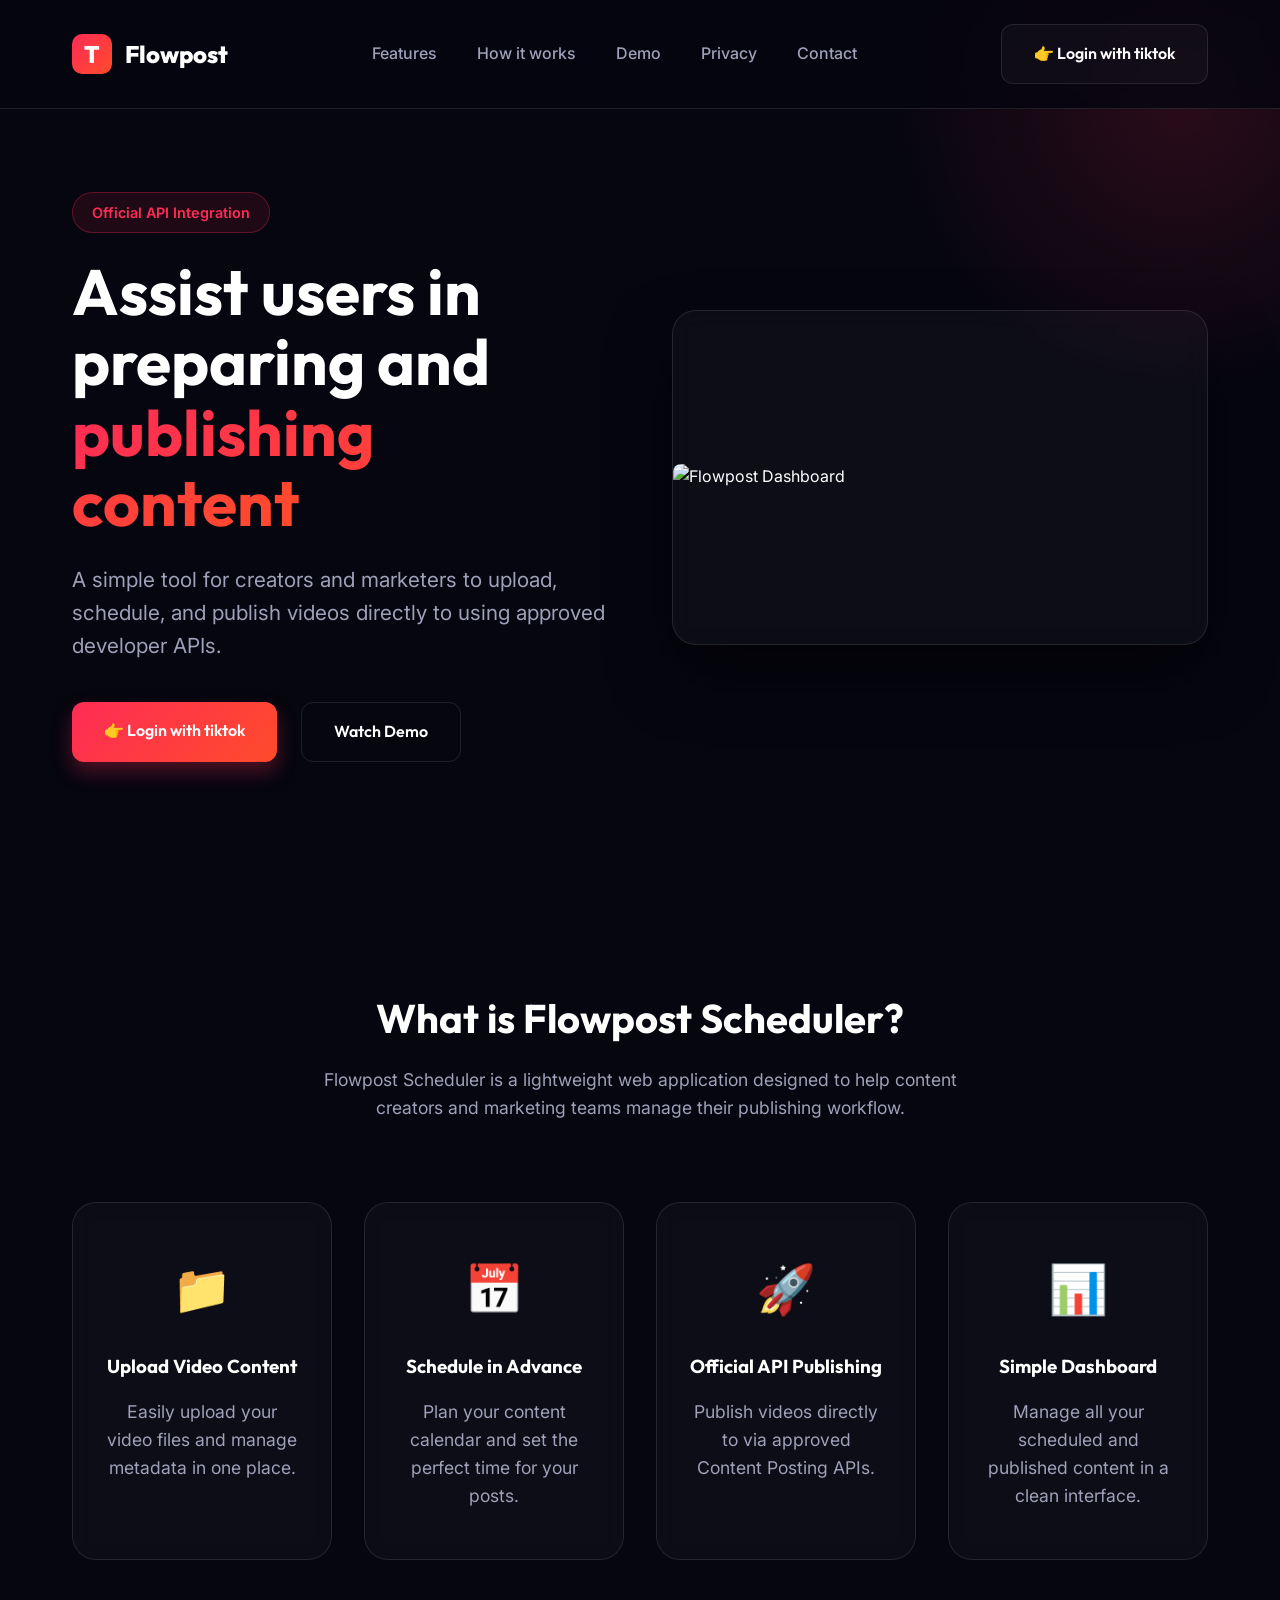
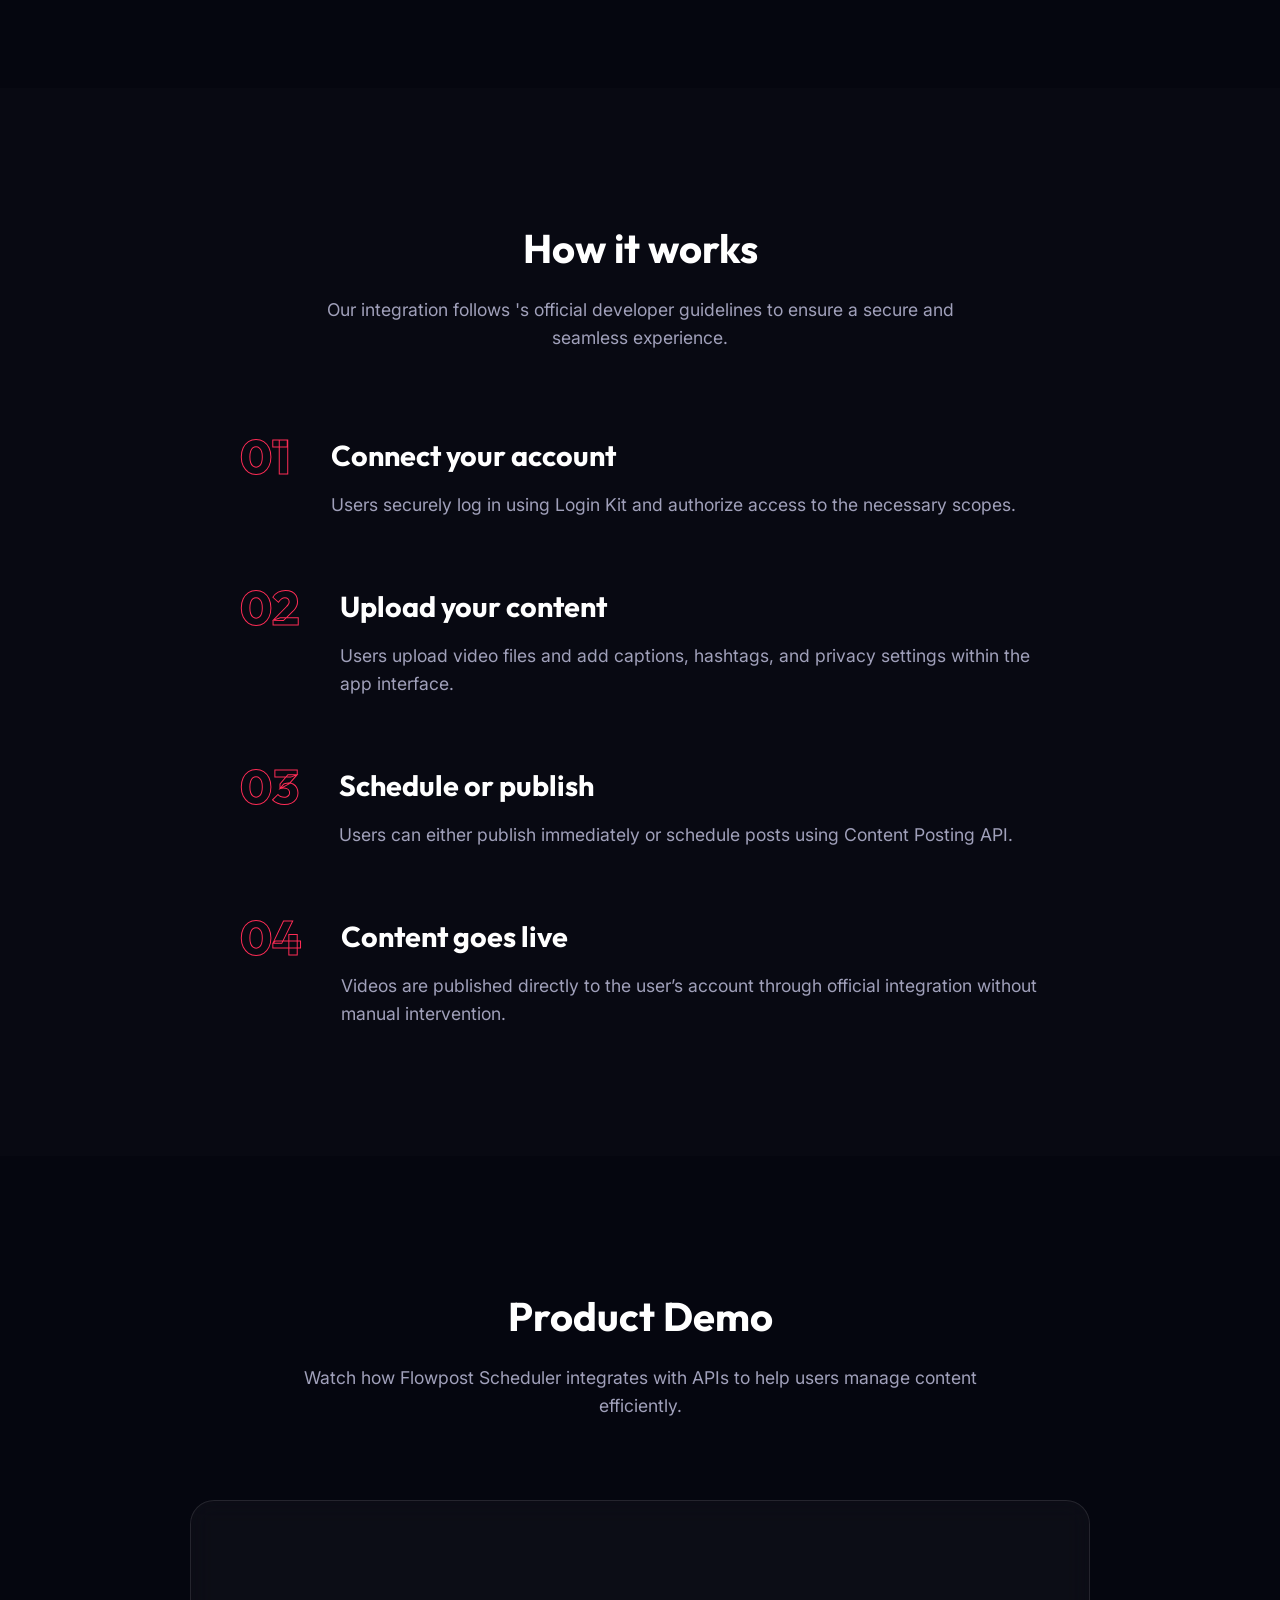
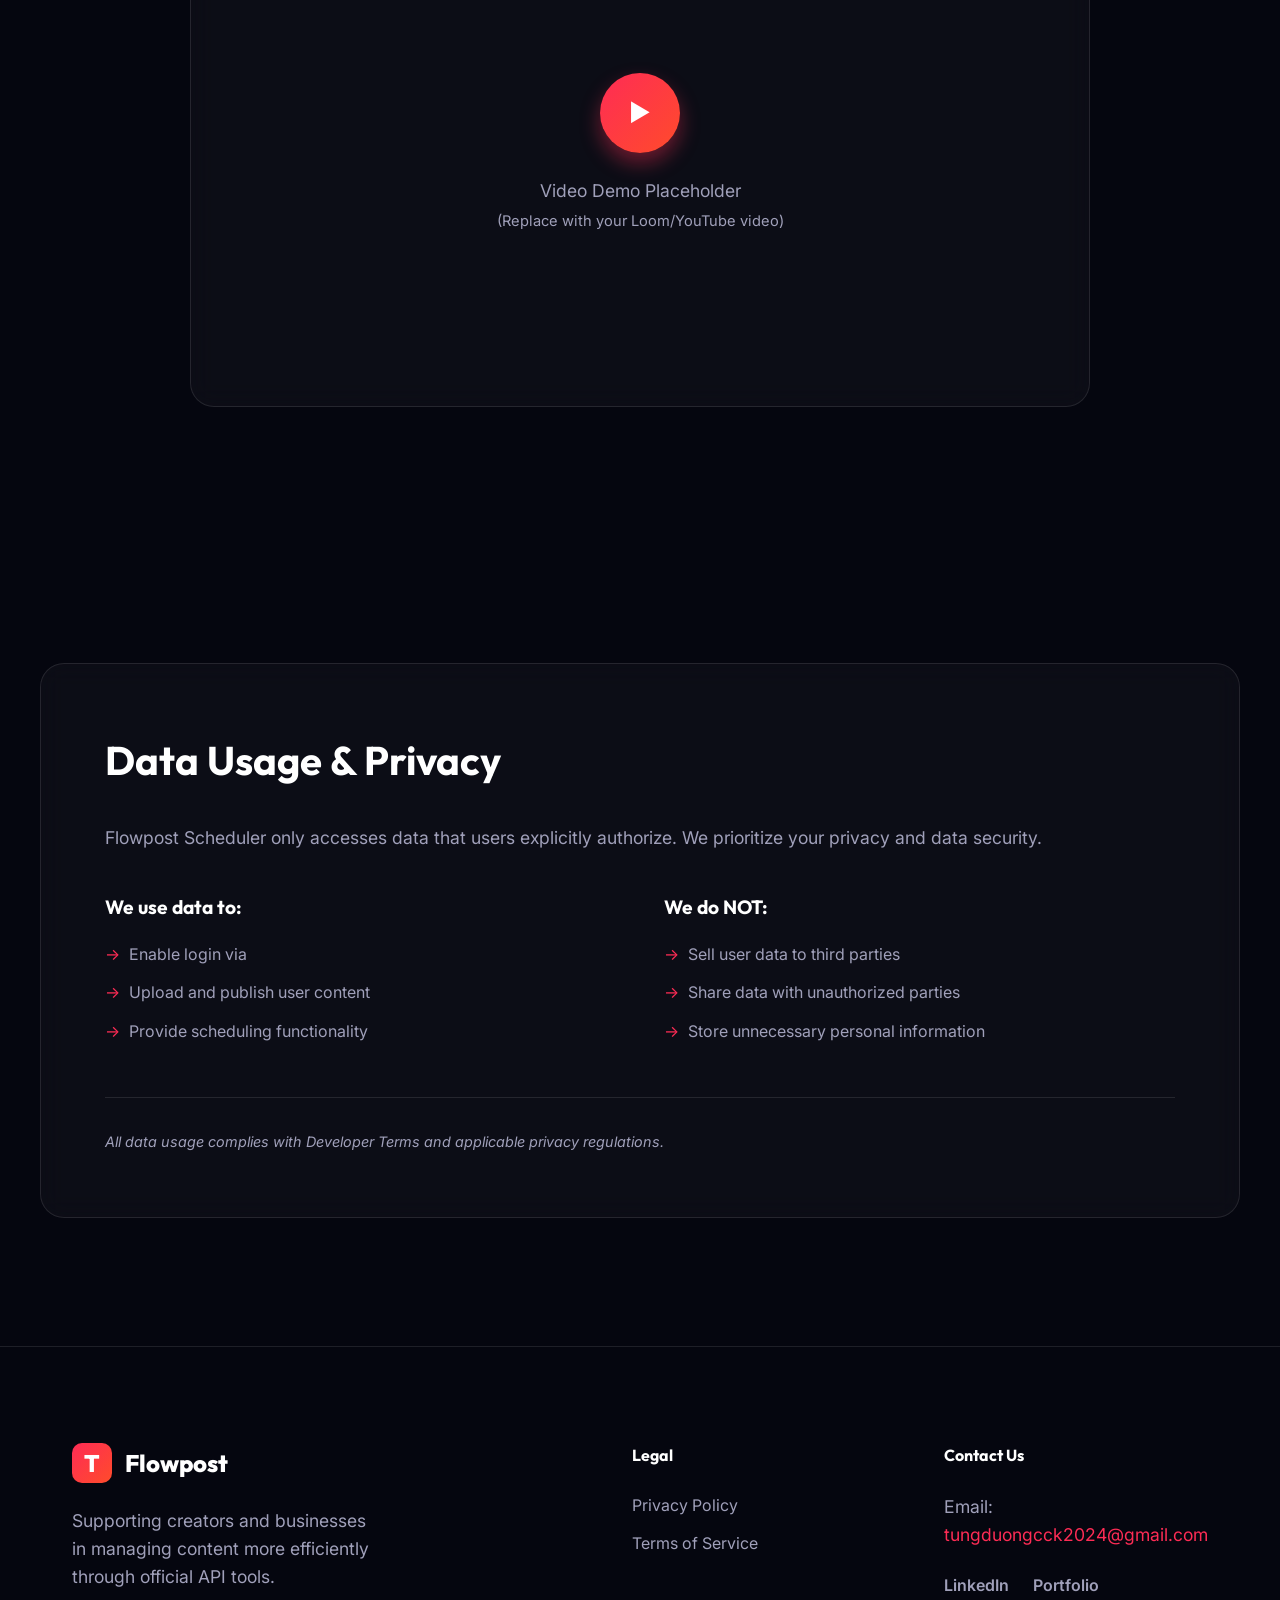
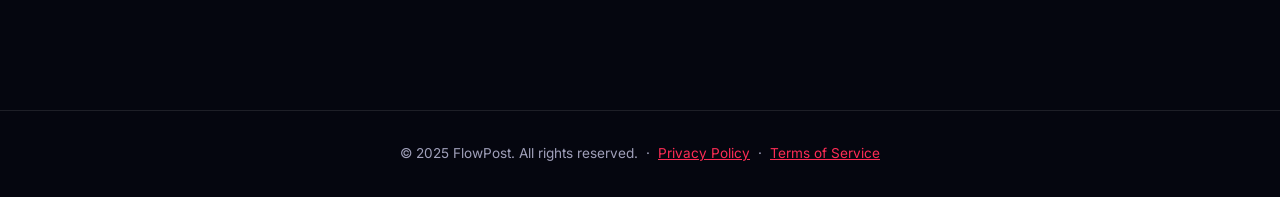
==== commit f38f2bc4: "add privacy policy, terms of service, rename to FlowPost" ====
--- a/index.html
+++ b/index.html
@@ -4,9 +4,9 @@
 <head>
     <meta charset="UTF-8">
     <meta name="viewport" content="width=device-width, initial-scale=1.0">
-    <title>TikFlow Scheduler | Official TikTok API Scheduling Tool</title>
+    <title>Flowpost Scheduler | Official API Scheduling Tool</title>
     <meta name="description"
-        content="Schedule and publish TikTok videos easily with official API integration. Manage your content workflow with TikFlow Scheduler.">
+        content="Schedule and publish  videos easily with official API integration. Manage your content workflow with Flowpost Scheduler.">
     <link rel="preconnect" href="https://fonts.googleapis.com">
     <link rel="preconnect" href="https://fonts.gstatic.com" crossorigin>
     <link
@@ -22,12 +22,12 @@
             <div class="container nav-container">
                 <div class="logo">
                     <span class="logo-icon">T</span>
-                    <span class="logo-text">TikFlow Dashboard</span>
+                    <span class="logo-text">Flowpost Dashboard</span>
                 </div>
                 <div class="user-profile">
-                    <img src="https://ui-avatars.com/api/?name=TikTok+User&background=fe2c55&color=fff" alt="Avatar"
+                    <img src="https://ui-avatars.com/api/?name=+User&background=fe2c55&color=fff" alt="Avatar"
                         class="avatar" id="user-avatar">
-                    <span class="username" id="user-name">@tiktok_user</span>
+                    <span class="username" id="user-name">@_user</span>
                     <button class="btn btn-outline btn-sm" id="logout-btn">Logout</button>
                 </div>
             </div>
@@ -37,7 +37,7 @@
             <!-- Simulated Loading State -->
             <div id="loading-state" style="display: none; text-align: center; padding: 4rem;">
                 <div class="spinner"></div>
-                <p>Fetching authorized data from TikTok API...</p>
+                <p>Fetching authorized data from  API...</p>
             </div>
 
             <div id="dashboard-data" style="display: none;">
@@ -77,7 +77,7 @@
         <div id="upload-modal" class="modal" style="display: none;">
             <div class="modal-content glass-card">
                 <div class="modal-header">
-                    <h2>Upload to TikTok</h2>
+                    <h2>Upload to </h2>
                     <span class="close-btn" id="close-modal">&times;</span>
                 </div>
                 <div class="upload-area" id="upload-area">
@@ -113,7 +113,7 @@
                     </div>
                 </div>
                 <div class="modal-footer">
-                    <button class="btn btn-primary w-100" id="submit-video-btn" disabled>Publish to TikTok</button>
+                    <button class="btn btn-primary w-100" id="submit-video-btn" disabled>Publish to </button>
                 </div>
             </div>
         </div>
@@ -125,7 +125,7 @@
             <nav class="container">
                 <div class="logo">
                     <span class="logo-icon">T</span>
-                    <span class="logo-text">TikFlow</span>
+                    <span class="logo-text">Flowpost</span>
                 </div>
                 <ul class="nav-links">
                     <li><a href="#features">Features</a></li>
@@ -134,7 +134,7 @@
                     <li><a href="#privacy">Privacy</a></li>
                     <li><a href="#contact">Contact</a></li>
                 </ul>
-                <a href="#" class="btn btn-secondary" id="login-btn">👉 Login with TikTok</a>
+                <a href="#" class="btn btn-secondary" id="login-btn">👉 Login with tiktok</a>
             </nav>
         </header>
 
@@ -143,18 +143,18 @@
             <section class="hero" id="home">
                 <div class="container hero-content">
                     <div class="hero-text animate-up">
-                        <span class="badge">Official TikTok API Integration</span>
+                        <span class="badge">Official  API Integration</span>
                         <h1>Assist users in preparing and <span class="gradient-text">publishing content</span></h1>
                         <p>A simple tool for creators and marketers to upload, schedule, and publish videos directly to
-                            TikTok using approved developer APIs.</p>
+                             using approved developer APIs.</p>
                         <div class="hero-btns">
-                            <a href="#" class="btn btn-primary" id="get-started-btn">👉 Login with TikTok</a>
+                            <a href="#" class="btn btn-primary" id="get-started-btn">👉 Login with tiktok </a>
                             <a href="#demo" class="btn btn-outline">Watch Demo</a>
                         </div>
                     </div>
                     <div class="hero-visual animate-fade">
                         <div class="glass-card mockup">
-                            <img src="/image/tikflow_dashboard_mockup_1777079603639.png" alt="TikFlow Dashboard"
+                            <img src="/image/Flowpost_dashboard_mockup_1777079603639.png" alt="Flowpost Dashboard"
                                 id="hero-img" style="width: 100%; height: auto; border-radius: 8px;">
                         </div>
                     </div>
@@ -165,9 +165,9 @@
             <section class="features" id="features">
                 <div class="container">
                     <div class="section-header animate-up">
-                        <h2>What is TikFlow Scheduler?</h2>
-                        <p>TikFlow Scheduler is a lightweight web application designed to help content creators and
-                            marketing teams manage their TikTok publishing workflow.</p>
+                        <h2>What is Flowpost Scheduler?</h2>
+                        <p>Flowpost Scheduler is a lightweight web application designed to help content creators and
+                            marketing teams manage their  publishing workflow.</p>
                     </div>
                     <div class="features-grid">
                         <div class="feature-card glass-card animate-up">
@@ -183,7 +183,7 @@
                         <div class="feature-card glass-card animate-up">
                             <div class="icon">🚀</div>
                             <h3>Official API Publishing</h3>
-                            <p>Publish videos directly to TikTok via approved Content Posting APIs.</p>
+                            <p>Publish videos directly to  via approved Content Posting APIs.</p>
                         </div>
                         <div class="feature-card glass-card animate-up">
                             <div class="icon">📊</div>
@@ -199,7 +199,7 @@
                 <div class="container">
                     <div class="section-header animate-up">
                         <h2>How it works</h2>
-                        <p>Our integration follows TikTok's official developer guidelines to ensure a secure and
+                        <p>Our integration follows 's official developer guidelines to ensure a secure and
                             seamless
                             experience.</p>
                     </div>
@@ -207,8 +207,8 @@
                         <div class="step animate-left">
                             <div class="step-num">01</div>
                             <div class="step-content">
-                                <h3>Connect your TikTok account</h3>
-                                <p>Users securely log in using TikTok Login Kit and authorize access to the necessary
+                                <h3>Connect your  account</h3>
+                                <p>Users securely log in using  Login Kit and authorize access to the necessary
                                     scopes.</p>
                             </div>
                         </div>
@@ -225,7 +225,7 @@
                             <div class="step-num">03</div>
                             <div class="step-content">
                                 <h3>Schedule or publish</h3>
-                                <p>Users can either publish immediately or schedule posts using TikTok Content Posting
+                                <p>Users can either publish immediately or schedule posts using  Content Posting
                                     API.
                                 </p>
                             </div>
@@ -234,7 +234,7 @@
                             <div class="step-num">04</div>
                             <div class="step-content">
                                 <h3>Content goes live</h3>
-                                <p>Videos are published directly to the user’s TikTok account through official
+                                <p>Videos are published directly to the user’s  account through official
                                     integration
                                     without manual intervention.</p>
                             </div>
@@ -248,7 +248,7 @@
                 <div class="container">
                     <div class="section-header animate-up">
                         <h2>Product Demo</h2>
-                        <p>Watch how TikFlow Scheduler integrates with TikTok APIs to help users manage content
+                        <p>Watch how Flowpost Scheduler integrates with  APIs to help users manage content
                             efficiently.
                         </p>
                     </div>
@@ -265,14 +265,14 @@
             <section class="privacy" id="privacy">
                 <div class="container glass-card animate-up">
                     <h2>Data Usage & Privacy</h2>
-                    <p>TikFlow Scheduler only accesses TikTok data that users explicitly authorize. We prioritize your
+                    <p>Flowpost Scheduler only accesses  data that users explicitly authorize. We prioritize your
                         privacy and data security.</p>
 
                     <div class="privacy-grid">
                         <div class="privacy-item">
                             <h4>We use data to:</h4>
                             <ul>
-                                <li>Enable login via TikTok</li>
+                                <li>Enable login via </li>
                                 <li>Upload and publish user content</li>
                                 <li>Provide scheduling functionality</li>
                             </ul>
@@ -286,7 +286,7 @@
                             </ul>
                         </div>
                     </div>
-                    <p class="privacy-footer">All data usage complies with TikTok Developer Terms and applicable privacy
+                    <p class="privacy-footer">All data usage complies with  Developer Terms and applicable privacy
                         regulations.</p>
                 </div>
             </section>
@@ -298,9 +298,9 @@
                     <div class="footer-about">
                         <div class="logo">
                             <span class="logo-icon">T</span>
-                            <span class="logo-text">TikFlow</span>
-                        </div>
-                        <p>Supporting creators and businesses in managing TikTok content more efficiently through
+                            <span class="logo-text">Flowpost</span>
+                        </div>
+                        <p>Supporting creators and businesses in managing  content more efficiently through
                             official
                             API tools.</p>
                     </div>
@@ -320,11 +320,15 @@
                         </div>
                     </div>
                 </div>
-                <div class="footer-bottom">
-                    <p>&copy; 2024 TikFlow Scheduler. All rights reserved. Not affiliated with TikTok Inc.</p>
-                </div>
-            </div>
-        </footer>
+            </div>
+
+            <!-- Thêm vào cuối <body> trong index.html -->
+            </footer>
+            <footer style="text-align:center; padding: 2rem; color: #a0a0ba; font-size: 0.85rem; border-top: 1px solid rgba(255,255,255,0.1);">
+                &copy; 2025 FlowPost. All rights reserved. &nbsp;·&nbsp;
+                <a href="/privacy-policy.html" style="color: #fe2c55;">Privacy Policy</a> &nbsp;·&nbsp;
+                <a href="/terms-of-service.html" style="color: #fe2c55;">Terms of Service</a>
+            </footer>
     </div>
 
     <script src="js/main.js"></script>
